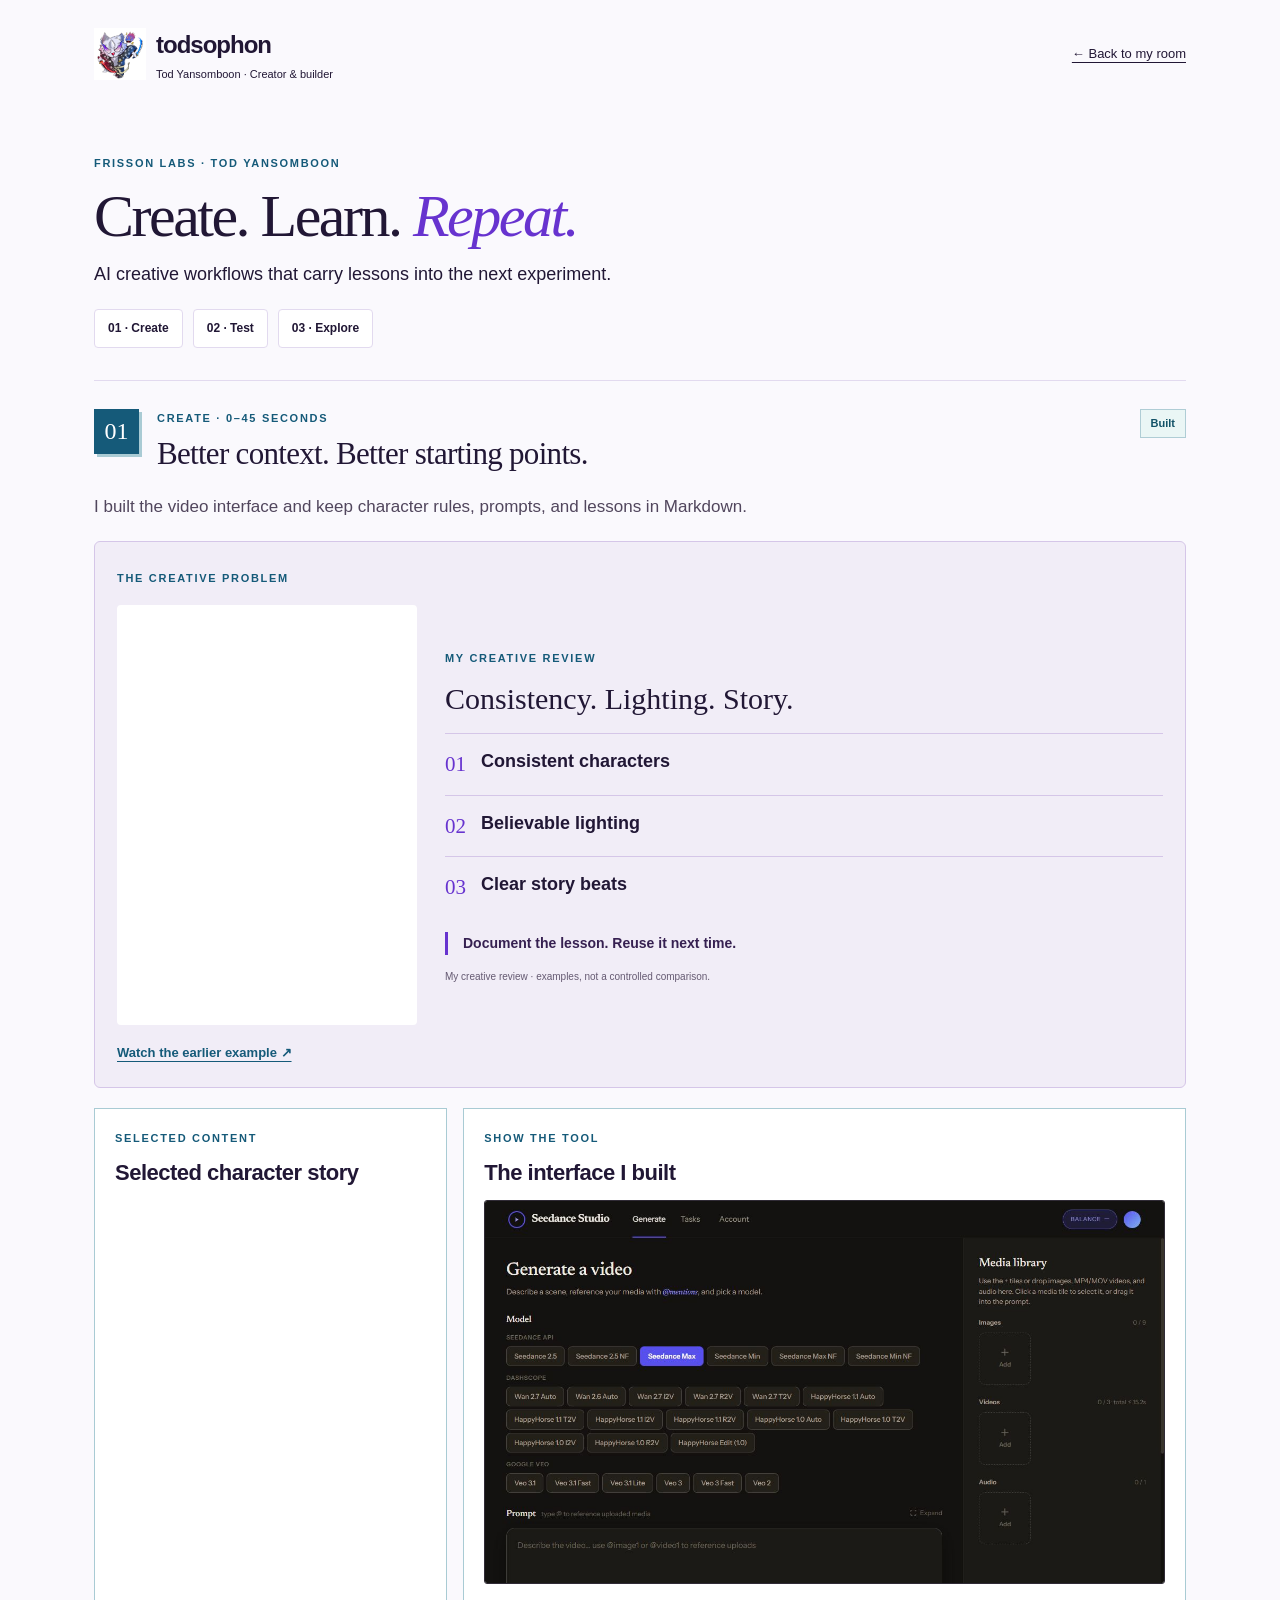
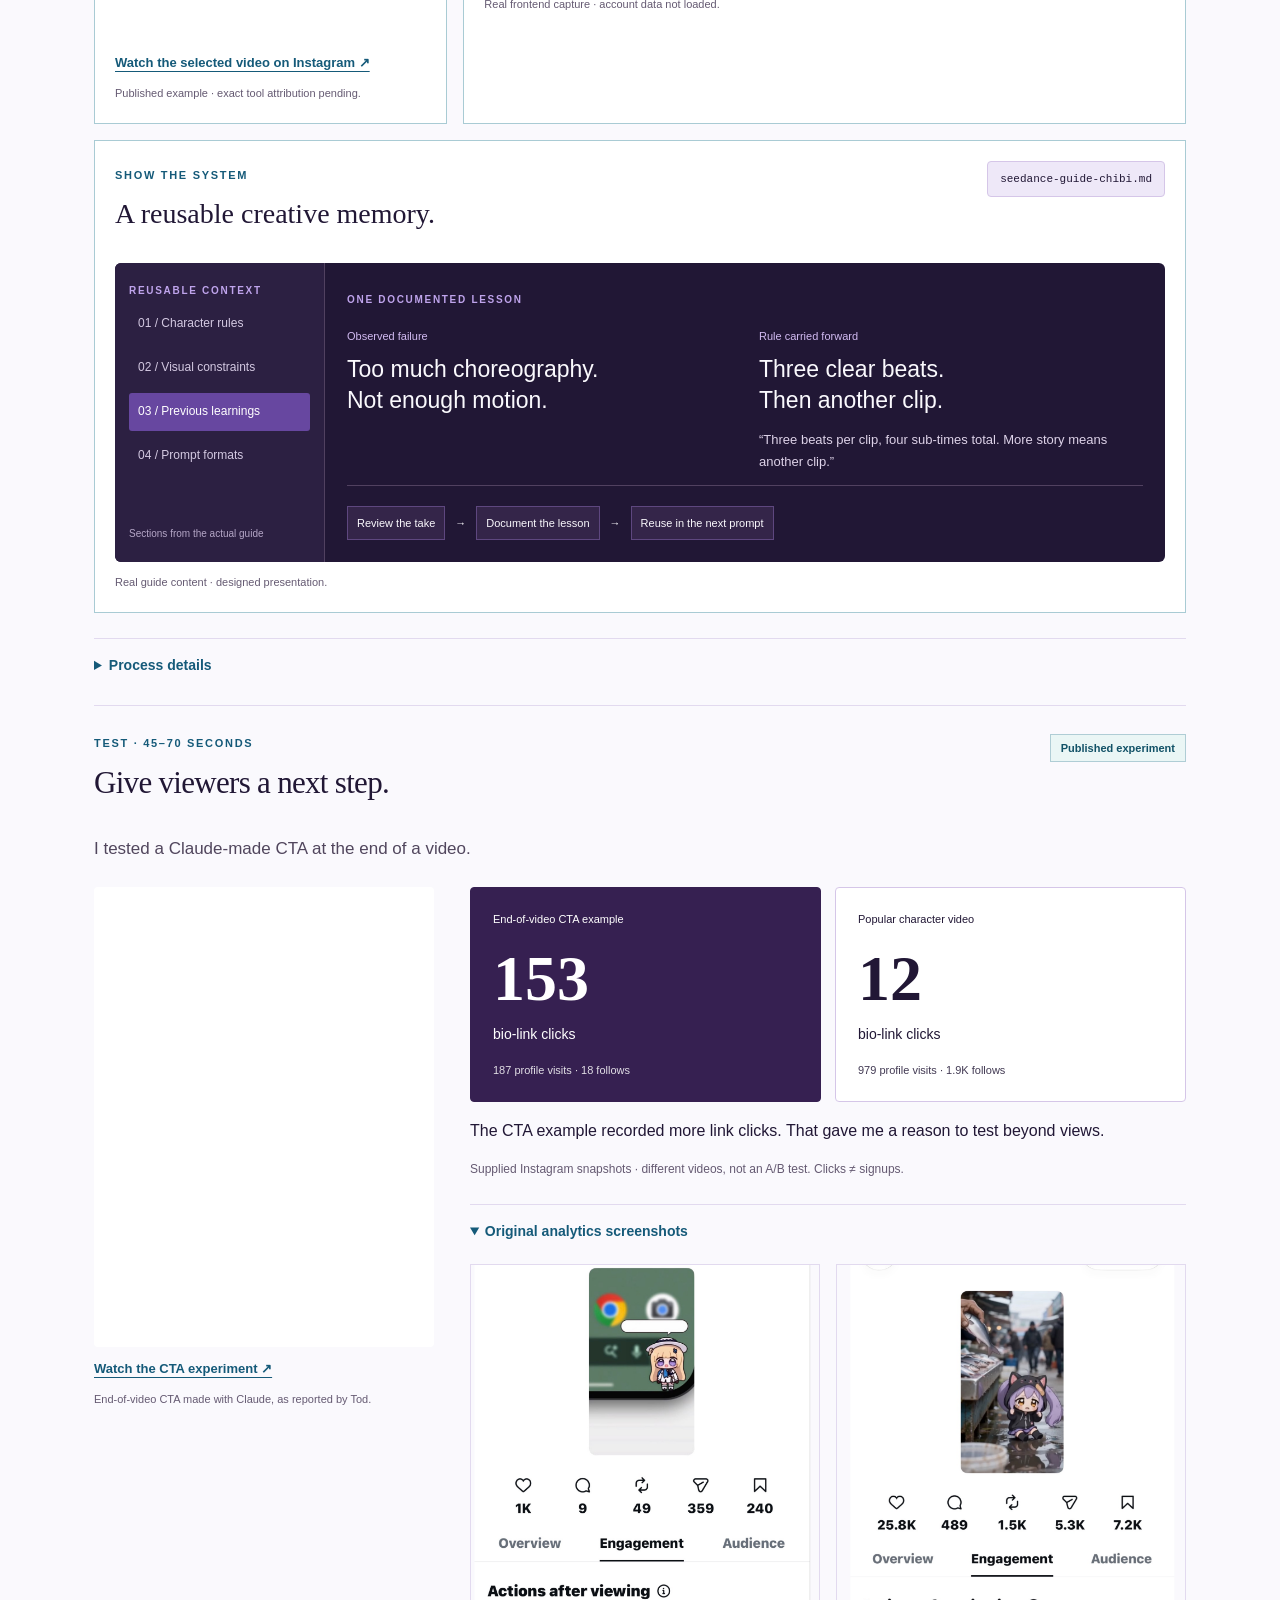
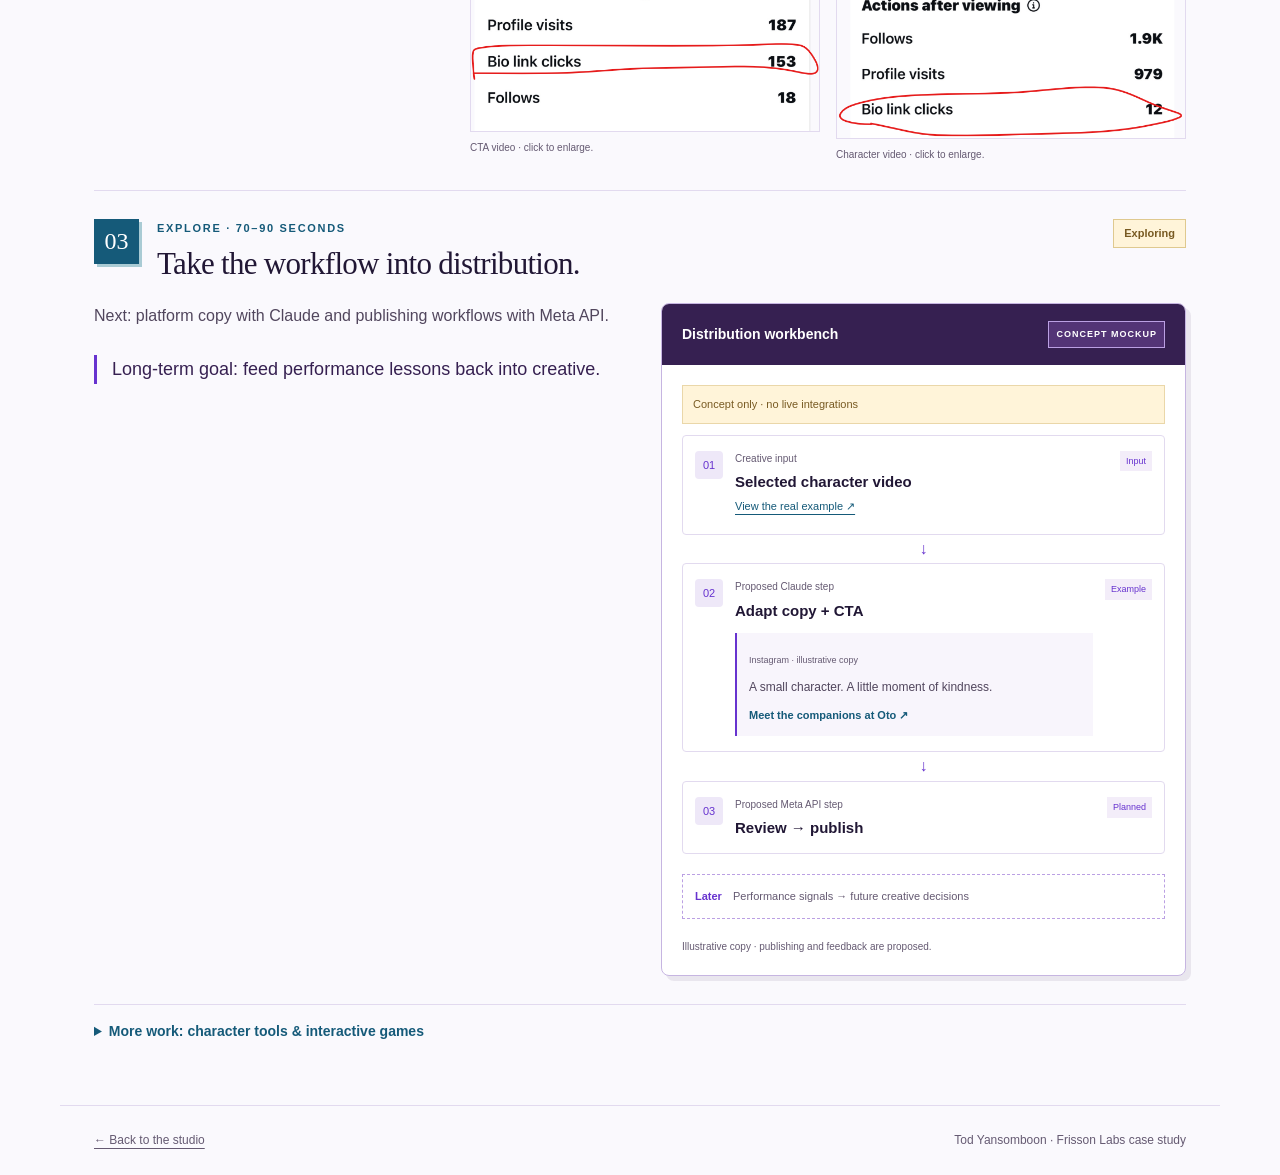
==== frisson-case-study.html @ 5c9c9dfb "Publish Frisson Labs creative workflow case study" ====
<!doctype html>
<html lang="en">
<head><meta charset="utf-8"><meta name="viewport" content="width=device-width,initial-scale=1"><meta name="theme-color" content="#362051"><title>Frisson Labs — Tod Yansomboon</title><link rel="icon" href="assets/tod-mascot.png"><link rel="stylesheet" href="frisson-case-study.css"></head>
<body>
<a class="skip" href="#story">Skip to the story</a>
<header><a class="brand" href="./"><img src="assets/tod-mascot.png" alt="" width="52" height="52"><span>todsophon<small>Tod Yansomboon · Creator & builder</small></span></a><a class="back" href="./">← Back to my room</a></header>
<main id="story">

<section class="hero compact-hero"><p class="eyebrow">FRISSON LABS · TOD YANSOMBOON</p><h1>Create. Learn. <em>Repeat.</em></h1><p class="lead">AI creative workflows that carry lessons into the next experiment.</p><nav aria-label="Case study sections"><a href="#pipeline">01 · Create</a><a href="#cta-experiment">02 · Test</a><a href="#distribution">03 · Explore</a></nav></section>

<section class="chapter" id="pipeline"><div class="chapter-heading"><span class="number">01</span><div><p class="eyebrow">CREATE · 0–45 SECONDS</p><h2>Better context. Better starting points.</h2></div><span class="status">Built</span></div>
<p class="section-intro">I built the video interface and keep character rules, prompts, and lessons in Markdown.</p>
<div class="creative-problem"><figure class="problem-video"><span class="label">THE CREATIVE PROBLEM</span><iframe src="https://www.instagram.com/p/DWC1VYzj_VI/embed/" title="Character video selected by Tod to discuss creative problems" loading="lazy" allow="autoplay; encrypted-media; fullscreen; picture-in-picture" allowfullscreen referrerpolicy="strict-origin-when-cross-origin"></iframe><a class="demo-link" href="https://www.instagram.com/p/DWC1VYzj_VI/" target="_blank" rel="noopener noreferrer">Watch the earlier example ↗</a></figure><div class="problem-observations"><span class="label">MY CREATIVE REVIEW</span><h3>Consistency. Lighting. Story.</h3><div class="critique-item"><span>01</span><div><strong>Consistent characters</strong></div></div><div class="critique-item"><span>02</span><div><strong>Believable lighting</strong></div></div><div class="critique-item"><span>03</span><div><strong>Clear story beats</strong></div></div><p class="problem-bridge">Document the lesson. Reuse it next time.</p><small>My creative review · examples, not a controlled comparison.</small></div></div><div class="demo-sequence">
<figure class="real-evidence video-evidence"><span class="label">SELECTED CONTENT</span><strong>Selected character story</strong><iframe src="https://www.instagram.com/p/DcMS-QNvZgj/embed/" title="Selected character video from Tod on Instagram" loading="lazy" allow="autoplay; encrypted-media; fullscreen; picture-in-picture" allowfullscreen referrerpolicy="strict-origin-when-cross-origin"></iframe><a class="demo-link" href="https://www.instagram.com/p/DcMS-QNvZgj/" target="_blank" rel="noopener noreferrer">Watch the selected video on Instagram ↗</a><figcaption>Published example · exact tool attribution pending.</figcaption></figure>
<figure class="real-evidence interface-evidence"><span class="label">SHOW THE TOOL</span><strong>The interface I built</strong><a href="assets/seedance-studio-real.png" target="_blank" rel="noopener" aria-label="Open full-size Seedance Studio screenshot"><img src="assets/seedance-studio-real.png" alt="Real Seedance Studio interface with model selection, video prompt, reference media library, duration, resolution and aspect ratio controls" width="1280" loading="lazy"></a><figcaption>Real frontend capture · account data not loaded.</figcaption></figure>
<figure class="real-evidence context-evidence"><div class="memory-heading"><div><span class="label">SHOW THE SYSTEM</span><h3>A reusable creative memory.</h3></div><span class="file-chip">seedance-guide-chibi.md</span></div><div class="memory-workspace"><div class="memory-files"><span class="label">REUSABLE CONTEXT</span><span>01 / Character rules</span><span>02 / Visual constraints</span><span class="active">03 / Previous learnings</span><span>04 / Prompt formats</span><small>Sections from the actual guide</small></div><div class="memory-content"><span class="label">ONE DOCUMENTED LESSON</span><div class="lesson-pair"><div><small>Observed failure</small><strong>Too much choreography.<br>Not enough motion.</strong></div><div><small>Rule carried forward</small><strong>Three clear beats.<br>Then another clip.</strong><p>“Three beats per clip, four sub-times total. More story means another clip.”</p></div></div><div class="memory-loop"><span>Review the take</span><b aria-hidden="true">→</b><span>Document the lesson</span><b aria-hidden="true">→</b><span>Reuse in the next prompt</span></div></div></div><figcaption>Real guide content · designed presentation.</figcaption></figure>
</div>
<details><summary>Process details</summary><p>Set character and visual rules → generate with reference media → review → document useful lessons. Markdown is documentation alongside the tool; automatic loading is not claimed.</p></details>


</section>
<section class="cta-experiment" id="cta-experiment"><div class="cta-heading"><div><p class="eyebrow">TEST · 45–70 SECONDS</p><h2>Give viewers a next step.</h2></div><span class="status">Published experiment</span></div><p class="section-intro">I tested a Claude-made CTA at the end of a video.</p><div class="cta-layout"><figure class="cta-video"><iframe src="https://www.instagram.com/p/Dd2LkIESt9B/embed/" title="Published video with the end-of-video CTA selected by Tod" loading="lazy" allow="autoplay; encrypted-media; fullscreen; picture-in-picture" allowfullscreen referrerpolicy="strict-origin-when-cross-origin"></iframe><a class="demo-link" href="https://www.instagram.com/p/Dd2LkIESt9B/" target="_blank" rel="noopener noreferrer">Watch the CTA experiment ↗</a><figcaption>End-of-video CTA made with Claude, as reported by Tod.</figcaption></figure><div><div class="cta-results"><div class="cta-result primary"><span>End-of-video CTA example</span><strong>153</strong><small>bio-link clicks</small><p>187 profile visits · 18 follows</p></div><div class="cta-result"><span>Popular character video</span><strong>12</strong><small>bio-link clicks</small><p>979 profile visits · 1.9K follows</p></div></div><p class="cta-takeaway">The CTA example recorded more link clicks. That gave me a reason to test beyond views.</p><p class="evidence-note">Supplied Instagram snapshots · different videos, not an A/B test. Clicks ≠ signups.</p><div id="cta-screenshot-evidence"><details open><summary>Original analytics screenshots</summary><div class="cta-proof"><figure><a href="assets/cta-instagram-analytics.png" target="_blank" rel="noopener" aria-label="View full-size CTA video analytics"><img src="assets/cta-instagram-analytics.png" alt="Instagram engagement screenshot for the CTA video showing 187 profile visits, 153 bio-link clicks and 18 follows" loading="lazy"></a><figcaption>CTA video · click to enlarge.</figcaption></figure><figure><a href="assets/character-instagram-analytics.png" target="_blank" rel="noopener" aria-label="View full-size character video analytics"><img src="assets/character-instagram-analytics.png" alt="Instagram engagement screenshot for the popular character video showing 1.9K follows, 979 profile visits and 12 bio-link clicks" loading="lazy"></a><figcaption>Character video · click to enlarge.</figcaption></figure></div></details></div></div></div></section>
<section class="chapter" id="distribution"><div class="chapter-heading"><span class="number">03</span><div><p class="eyebrow">EXPLORE · 70–90 SECONDS</p><h2>Take the workflow into distribution.</h2></div><span class="status exploring">Exploring</span></div>
<div class="chapter-grid"><div><p>Next: platform copy with Claude and publishing workflows with Meta API.</p><p class="future-direction">Long-term goal: feed performance lessons back into creative.</p></div><figure class="distribution-concept"><div class="concept-bar"><span>Distribution workbench</span><span class="concept-badge">CONCEPT MOCKUP</span></div><div class="concept-body"><p class="concept-warning">Concept only · no live integrations</p><div class="concept-stage"><span class="stage-index">01</span><div><small>Creative input</small><strong>Selected character video</strong><a href="https://www.instagram.com/p/DcMS-QNvZgj/" target="_blank" rel="noopener noreferrer">View the real example ↗</a></div><span class="stage-tag">Input</span></div><div class="concept-connector" aria-hidden="true">↓</div><div class="concept-stage"><span class="stage-index">02</span><div><small>Proposed Claude step</small><strong>Adapt copy + CTA</strong><div class="concept-copy"><span>Instagram · illustrative copy</span><p>A small character. A little moment of kindness.</p><b>Meet the companions at Oto ↗</b></div></div><span class="stage-tag">Example</span></div><div class="concept-connector" aria-hidden="true">↓</div><div class="concept-stage"><span class="stage-index">03</span><div><small>Proposed Meta API step</small><strong>Review → publish</strong></div><span class="stage-tag">Planned</span></div><div class="concept-future"><span>Later</span> Performance signals → future creative decisions</div></div><figcaption>Illustrative copy · publishing and feedback are proposed.</figcaption></figure></div>
</section>

<section class="sources" id="follow-up"><details><summary>More work: character tools & interactive games</summary><p>I also built Oto’s character creation workflow and experiment with games where users make choices.</p><p>My reported “days to an hour” estimate still needs a comparable finished stage and timing definition. Game evidence and public-display permission remain pending.</p><div class="links"><a href="https://www.oto.chat/" target="_blank" rel="noopener noreferrer">Oto ↗</a><a href="https://apps.apple.com/us/app/oto-ai-voice-companion/id6754143501" target="_blank" rel="noopener noreferrer">iOS app ↗</a></div></details></section>
</main><footer><a href="./">← Back to the studio</a><span>Tod Yansomboon · Frisson Labs case study</span></footer>
</body></html>
---- frisson-case-study.css ----
:root{--paper:#faf9fd;--ink:#211735;--muted:#655a72;--purple:#6733cf;--teal:#155a79;--line:#e2daef}*{box-sizing:border-box}html{scroll-behavior:smooth;scroll-padding-top:24px}body{margin:0;background:var(--paper);color:var(--ink);font-family:Arial,Helvetica,sans-serif;line-height:1.65}a{color:inherit;text-underline-offset:4px}a:focus-visible,summary:focus-visible{outline:3px solid var(--purple);outline-offset:5px}header,main,footer{max-width:1160px;margin:auto}header{padding:25px 34px;display:flex;align-items:center;justify-content:space-between;gap:24px}.brand{display:flex;align-items:center;gap:10px;text-decoration:none;font-size:24px;font-weight:800;letter-spacing:-1px}.brand small{display:block;font-size:11px;font-weight:400;letter-spacing:0}.brand img{object-fit:contain}.back{font-size:13px}main{padding:10px 34px 50px}.review-note{background:#fff4d9;border:1px solid #deca9d;padding:10px 16px;font-size:12px;color:#715326;border-radius:4px}.hero{display:grid;grid-template-columns:1.25fr .75fr;gap:64px;padding:62px 0 50px;align-items:center}.eyebrow,.label{font-size:11px;letter-spacing:1.7px;font-weight:800;color:var(--teal);margin:0 0 12px}h1{font-family:Georgia,serif;font-weight:400;font-size:clamp(38px,5vw,64px);letter-spacing:-2.5px;line-height:1.08;margin:0 0 24px}h1 em{color:var(--purple)}.lead{font-size:21px;line-height:1.55;max-width:600px}.role{font-size:12px;color:var(--muted)}nav,.links{display:flex;gap:10px;flex-wrap:wrap;margin-top:24px}nav a,.links a{border:1px solid var(--line);padding:9px 13px;background:white;text-decoration:none;font-size:12px;font-weight:700;border-radius:4px}nav a:hover,.links a:hover{background:#eee7fa}.story-map{padding:26px;background:#eff8fa;border:1px solid #a9cbd4;box-shadow:7px 7px 0 #163d5720;transform:rotate(1deg)}.map-node{background:white;border:1px solid #b6ced8;padding:12px 16px;position:relative}.map-node>span{float:right;font-size:12px;color:var(--teal)}.map-node strong,.map-node small{display:block}.map-node small{font-size:12px;color:var(--muted)}.map-arrow{text-align:center;color:var(--teal);line-height:1.6}.future{font-size:12px;padding:12px;border:1px dashed #86aebf;margin-bottom:8px}.map-caption{font-size:10px;color:var(--muted)}h2{font-family:Georgia,serif;font-weight:400;letter-spacing:-.7px;font-size:31px;line-height:1.25;margin:0 0 15px}.problem{border-top:1px solid var(--line);padding:30px 0 35px;max-width:850px}.problem p:last-child{max-width:760px}.chapter{border-top:1px solid var(--line);padding:38px 0}.chapter-heading{display:flex;align-items:start;gap:18px;margin-bottom:20px}.number{background:var(--teal);color:white;width:45px;height:45px;display:grid;place-items:center;flex-shrink:0;font-family:Georgia,serif;font-size:24px;box-shadow:3px 3px 0 #a9cbd4}.chapter-heading h2{margin:0}.chapter-heading .eyebrow{margin-bottom:7px}.status{margin-left:auto;white-space:nowrap;border:1px solid #afcdd5;background:#eaf6f5;color:#125267;padding:4px 10px;font-size:11px;font-weight:700}.exploring{background:#fff4d9;border-color:#dfc98f;color:#785a22}.chapter-grid{display:grid;grid-template-columns:1fr 1fr;gap:42px}.chapter-grid p:first-child{margin-top:0}.chapter-grid p{font-size:16px;color:#51465d}.steps{padding:0;list-style:none;counter-reset:steps}.steps li{counter-increment:steps;border-top:1px solid var(--line);padding:12px 0 12px 34px;position:relative}.steps li:before{content:counter(steps);position:absolute;left:0;color:var(--teal);font-weight:800}.steps span{display:block;font-size:13px;color:var(--muted)}.evidence-slot{margin:0;min-height:260px;padding:30px;display:flex;flex-direction:column;justify-content:center;border:1px dashed #a9cbd4;background:repeating-linear-gradient(-45deg,#f2f8fa,#f2f8fa 12px,#eff5f7 12px,#eff5f7 13px)}.evidence-slot strong{font-size:23px;letter-spacing:-.6px}.evidence-slot p{font-size:14px}.evidence-slot figcaption{font-size:11px;color:var(--muted);margin-top:18px}details{border-top:1px solid var(--line);margin-top:25px;padding:15px 0 0}summary{cursor:pointer;font-weight:700;font-size:14px;color:var(--teal)}details p{max-width:780px;font-size:14px}.evidence-note{color:var(--muted);font-size:12px!important}.next{padding:32px;background:#362051;color:white;border-radius:4px;margin-top:15px}.next .eyebrow{color:#dbbaff}.next p{max-width:780px}.goal{font-size:12px;color:#e3cef6}.sources{padding:35px 0 0}.sources p{font-size:13px;max-width:700px;color:var(--muted)}.sources h2{font-size:24px}footer{border-top:1px solid var(--line);padding:25px 34px;display:flex;justify-content:space-between;font-size:12px;color:var(--muted)}.skip{position:absolute;top:-100px}.skip:focus{top:8px;background:white;padding:12px;z-index:10}@media(max-width:760px){header,main,footer{padding-left:22px;padding-right:22px}.brand small{max-width:155px}.back{font-size:11px}.hero{grid-template-columns:1fr;gap:25px;padding:35px 0}.story-map{transform:none}.chapter-grid{grid-template-columns:1fr;gap:20px}.chapter-heading{flex-wrap:wrap;gap:12px}.status{margin-left:57px}.chapter-heading>div{flex:1;min-width:200px}h2{font-size:27px}.lead{font-size:18px}.evidence-slot{min-height:210px}footer{gap:16px;flex-wrap:wrap}}@media(prefers-reduced-motion:reduce){html{scroll-behavior:auto}}@media print{header,.review-note,footer,nav{display:none}.hero{padding-top:0}.chapter,.next{break-inside:avoid}body{background:white}.story-map{transform:none;box-shadow:none}}
/* Main interview sequence: result, tool, retained lesson. */
.demo-sequence{display:grid;grid-template-columns:repeat(3,minmax(0,1fr));gap:16px;margin:25px 0}.demo-sequence .evidence-slot{min-height:290px;padding:24px;justify-content:flex-start}.demo-sequence .evidence-slot strong{font-size:22px;line-height:1.3}.demo-sequence .evidence-slot figcaption{margin-top:auto;padding-top:20px}.section-intro{max-width:780px;font-size:18px;color:#51465d}.exploration-flow{display:flex;flex-wrap:wrap;align-items:center;gap:8px;margin:22px 0}.exploration-flow span:nth-child(odd){padding:9px 10px;background:#eff8fa;border:1px dashed #a9cbd4;font-size:12px;font-weight:700;color:#155a79}.exploration-flow span:nth-child(even){color:#155a79}.talk-track{background:#f3edf9;padding:15px;border-radius:4px}.sources details{padding-bottom:12px}.sources details p{max-width:850px}@media(max-width:760px){.demo-sequence{grid-template-columns:1fr}.demo-sequence .evidence-slot{min-height:220px}.section-intro{font-size:16px}}
.public-product{display:grid;grid-template-columns:180px 1fr;align-items:center;gap:30px;margin:30px 0;padding:25px;background:white;border:1px solid #a9cbd4;box-shadow:4px 4px 0 #163d5720}.public-product img{display:block;width:100%;height:auto;border-radius:12px}.public-product h3{font-family:Georgia,serif;font-size:28px;font-weight:400;margin:10px 0}.public-product a{font-size:13px;color:#155a79}@media(max-width:760px){.public-product{grid-template-columns:1fr}.public-product img{max-width:180px;margin:auto}}
.real-evidence{margin:0;background:white;border:1px solid #a9cbd4;padding:24px;display:flex;flex-direction:column;gap:12px;min-width:0}.real-evidence>strong{font-size:22px;line-height:1.3;letter-spacing:-.5px}.real-evidence .label{margin:0}.real-evidence img{display:block;width:100%;height:auto;border:1px solid #302b36;border-radius:3px}.real-evidence figcaption{font-size:11px;color:#655a72;line-height:1.6}.interface-evidence{grid-column:span 2}.context-evidence{grid-column:1/-1}.context-evidence blockquote{border-left:3px solid #6733cf;padding:0 20px;margin:10px 0;font-family:Georgia,serif;font-size:20px}.context-evidence blockquote p{margin:8px 0}.lesson-example{padding:18px;background:#eff8fa;border:1px solid #c2d9e1}.lesson-example p{margin:6px 0;font-size:14px}.demo-link{font-size:13px;color:#155a79;font-weight:700}@media(max-width:760px){.interface-evidence,.context-evidence{grid-column:auto}.real-evidence{padding:20px}}
.video-evidence iframe{width:100%;height:520px;border:0;background:#fff;border-radius:4px}.memory-heading{display:flex;justify-content:space-between;gap:20px;align-items:start}.memory-heading h3{font-family:Georgia,serif;font-size:30px;line-height:1.2;font-weight:400;margin:10px 0}.memory-heading p{font-size:14px;color:#655a72;margin:0}.file-chip{font-family:monospace;font-size:11px;padding:8px 12px;background:#eee8f8;border:1px solid #d5c6e8;border-radius:4px;white-space:nowrap}.memory-workspace{display:grid;grid-template-columns:210px 1fr;background:#211735;color:#faf9fd;border-radius:6px;margin-top:10px;overflow:hidden}.memory-files{display:flex;flex-direction:column;gap:6px;padding:24px 16px;border-right:1px solid #514160;background:#2c2042}.memory-files .label,.memory-content>.label{color:#bfa4ec;font-size:10px}.memory-files>span:not(.label){font-size:12px;padding:9px;border-radius:3px;color:#d4c9e2}.memory-files .active{background:#6747a0;color:white!important}.memory-files small{font-size:10px;color:#b5a7c7;margin-top:auto;padding-top:20px}.memory-content{padding:26px}.lesson-pair{display:grid;grid-template-columns:1fr 1fr;gap:28px;margin-top:16px}.lesson-pair small{display:block;color:#d2bbf2;font-size:11px;margin-bottom:10px}.lesson-pair strong{font-size:23px;line-height:1.25;font-weight:500}.lesson-pair p{font-size:13px;color:#ddd2e8;line-height:1.65}.memory-loop{display:flex;flex-wrap:wrap;gap:10px;align-items:center;border-top:1px solid #514160;padding-top:20px;margin-top:10px;font-size:11px}.memory-loop span{padding:7px 9px;background:#342549;border:1px solid #5e477f}.distribution-concept{margin:0;min-width:0;border:1px solid #c6b5e1;border-radius:8px;background:white;box-shadow:5px 5px 0 #36205115;overflow:hidden}.concept-bar{padding:17px 20px;display:flex;gap:10px;justify-content:space-between;align-items:center;background:#362051;color:white;font-size:14px;font-weight:700}.concept-badge{font-size:9px;padding:5px 7px;border:1px solid #bba0e3;background:#533476;letter-spacing:1px;white-space:nowrap}.concept-body{padding:20px}.concept-warning{font-size:11px!important;color:#785a22!important;background:#fff4d9;border:1px solid #ead7a9;padding:10px;line-height:1.5}.concept-stage{display:flex;gap:12px;align-items:start;padding:15px 12px;border:1px solid #e2daef;border-radius:4px}.stage-index{display:grid;place-items:center;background:#eee8f8;border-radius:4px;width:28px;height:28px;flex-shrink:0;font-size:11px;color:#6733cf}.concept-stage>div{flex:1;min-width:0}.concept-stage small,.concept-stage strong{display:block}.concept-stage small{font-size:10px;color:#655a72;margin-bottom:4px}.concept-stage strong{font-size:15px;line-height:1.4}.concept-stage a{font-size:11px;color:#155a79}.concept-stage p{font-size:12px!important;margin:7px 0 0!important}.stage-tag{font-size:9px;background:#f3edf9;color:#6733cf;padding:3px 6px}.concept-connector{text-align:center;color:#6733cf;line-height:1.8}.concept-copy{margin-top:12px;background:#f8f5fc;border-left:2px solid #6733cf;padding:12px}.concept-copy span{font-size:9px;color:#655a72}.concept-copy b{display:block;font-size:11px;margin-top:8px;color:#155a79}.concept-future{font-size:11px;border:1px dashed #bba0e3;margin-top:20px;padding:12px;color:#655a72}.concept-future span{color:#6733cf;font-weight:700;margin-right:8px}.distribution-concept figcaption{font-size:10px;color:#655a72;padding:0 20px 20px;line-height:1.6}@media(max-width:760px){.memory-heading{flex-direction:column}.memory-workspace{grid-template-columns:1fr}.memory-files{border-right:0;border-bottom:1px solid #514160}.memory-files small{padding-top:8px}.lesson-pair{grid-template-columns:1fr}.memory-content{padding:20px}.file-chip{white-space:normal}.video-evidence iframe{height:540px}.concept-bar{flex-wrap:wrap}}
.creative-problem{display:grid;grid-template-columns:minmax(0,340px) minmax(0,1fr);gap:36px;margin:26px 0 32px;padding:26px;background:#f1edf7;border:1px solid #d5c6e8;border-radius:6px}.problem-video{margin:0;min-width:0}.problem-video iframe{display:block;width:100%;height:520px;border:0;border-radius:4px;background:white;margin:14px 0}.problem-observations h3{font-family:Georgia,serif;font-size:32px;line-height:1.2;font-weight:400;margin:10px 0 16px}.problem-observations>p{font-size:14px;color:#655a72}.critique-item{display:flex;gap:15px;padding:16px 0;border-top:1px solid #d5c6e8}.critique-item>span{font-family:Georgia,serif;font-size:21px;color:#6733cf}.critique-item strong{font-size:17px}.critique-item p{font-size:13px;color:#655a72;line-height:1.6;margin:5px 0 0}.problem-observations .problem-bridge{border-left:3px solid #6733cf;padding-left:15px;color:#362051;font-weight:700}.problem-observations>small{font-size:10px;line-height:1.6;display:block;color:#655a72}@media(max-width:760px){.creative-problem{grid-template-columns:1fr;padding:20px;gap:24px}.problem-video{max-width:340px;width:100%;margin:auto}.problem-observations h3{font-size:28px}}
.cta-experiment{border-top:1px solid #e2daef;padding:38px 0}.cta-heading{display:flex;justify-content:space-between;gap:20px}.cta-heading .status{height:fit-content}.cta-layout{display:grid;grid-template-columns:340px 1fr;gap:36px;margin-top:24px}.cta-video{margin:0}.cta-video iframe{width:100%;height:530px;border:0;background:white;border-radius:4px}.cta-video figcaption{font-size:11px;color:#655a72;margin-top:8px}.cta-results{display:grid;grid-template-columns:1fr 1fr;gap:14px}.cta-result{padding:22px;border:1px solid #d5c6e8;background:#fff;border-radius:4px}.cta-result.primary{background:#362051;color:white;border-color:#362051}.cta-result>span{font-size:11px;display:block}.cta-result>strong{font-family:Georgia,serif;font-size:64px;line-height:1.15;display:block;margin:14px 0 5px}.cta-result>small{font-size:14px}.cta-result p{font-size:11px;margin:14px 0 0;opacity:.85}.cta-takeaway{font-size:18px;line-height:1.6}.cta-proof{display:grid;grid-template-columns:1fr 1fr;gap:16px;margin-top:20px}.cta-proof figure{margin:0}.cta-proof img{width:100%;height:auto;display:block;border:1px solid #e2daef}.cta-proof figcaption{font-size:10px;color:#655a72;line-height:1.5;margin-top:8px}@media(max-width:760px){.cta-layout{grid-template-columns:1fr}.cta-video{max-width:340px;margin:auto;width:100%}.cta-heading{flex-direction:column}.cta-heading .status{margin:0;width:fit-content}.cta-result{padding:16px}.cta-result>strong{font-size:52px}}
/* Concise interview presentation. */
.compact-hero{display:block;padding:36px 0 32px}.compact-hero h1{font-size:clamp(38px,5vw,60px);margin:12px 0}.compact-hero .lead{font-size:18px;margin:12px 0}.compact-hero nav{margin-top:20px}.chapter,.cta-experiment{padding:28px 0}.creative-problem{grid-template-columns:minmax(0,300px) 1fr;padding:22px;margin:20px 0;gap:28px;align-items:center}.problem-video iframe{height:420px}.problem-observations h3{font-size:30px}.critique-item{padding:13px 0}.critique-item strong{font-size:18px}.demo-sequence{margin:20px 0}.video-evidence iframe{height:440px}.real-evidence{padding:20px}.memory-files{padding:20px 14px}.memory-content{padding:22px}.memory-heading h3{font-size:28px}.memory-loop{margin-top:0}.cta-video iframe{height:460px}.cta-takeaway{font-size:16px}.future-direction{border-left:3px solid #6733cf;padding-left:15px;font-size:18px!important;color:#362051!important;margin-top:25px!important}.sources{padding-top:0}.sources details{margin-top:0}.section-intro{font-size:17px}.review-note{font-size:11px;padding:6px 12px}@media(max-width:760px){.creative-problem{grid-template-columns:1fr}.compact-hero h1{letter-spacing:-1.8px}.cta-results{gap:10px}.problem-video iframe{height:450px}}
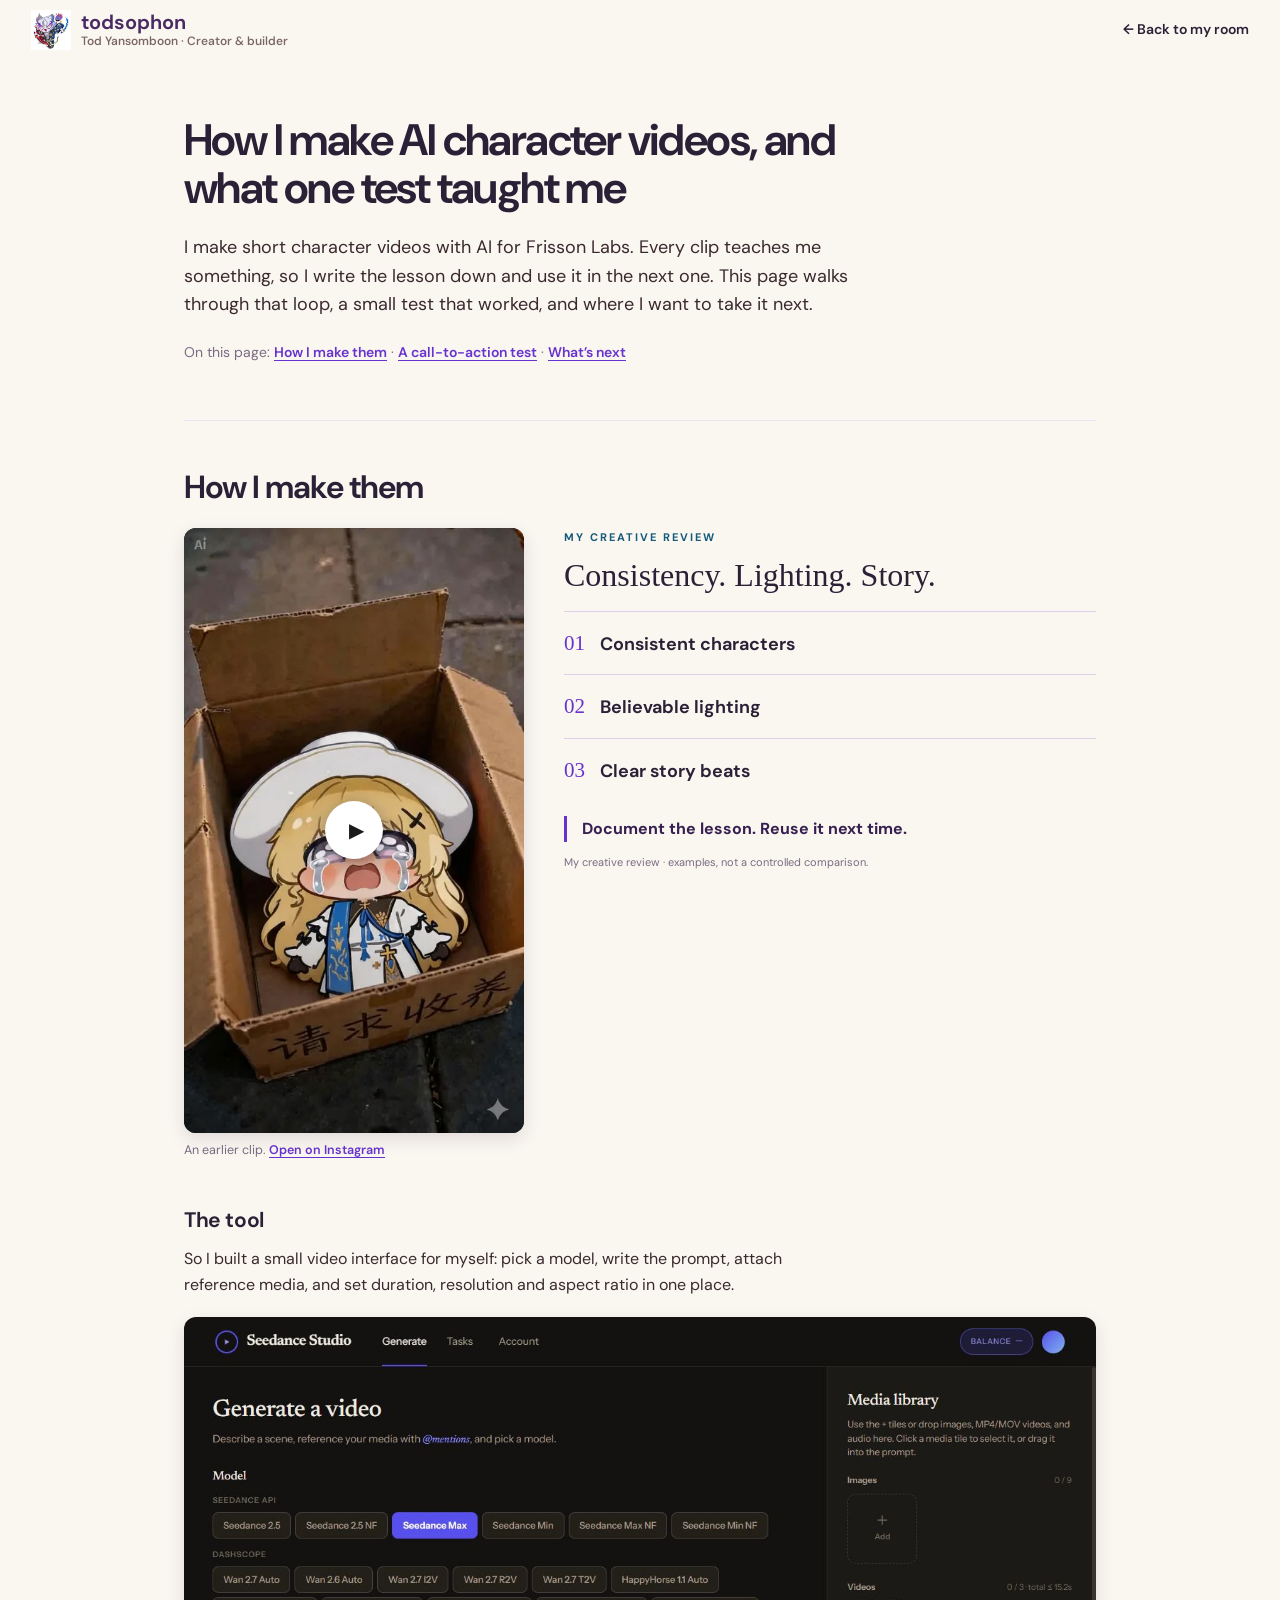
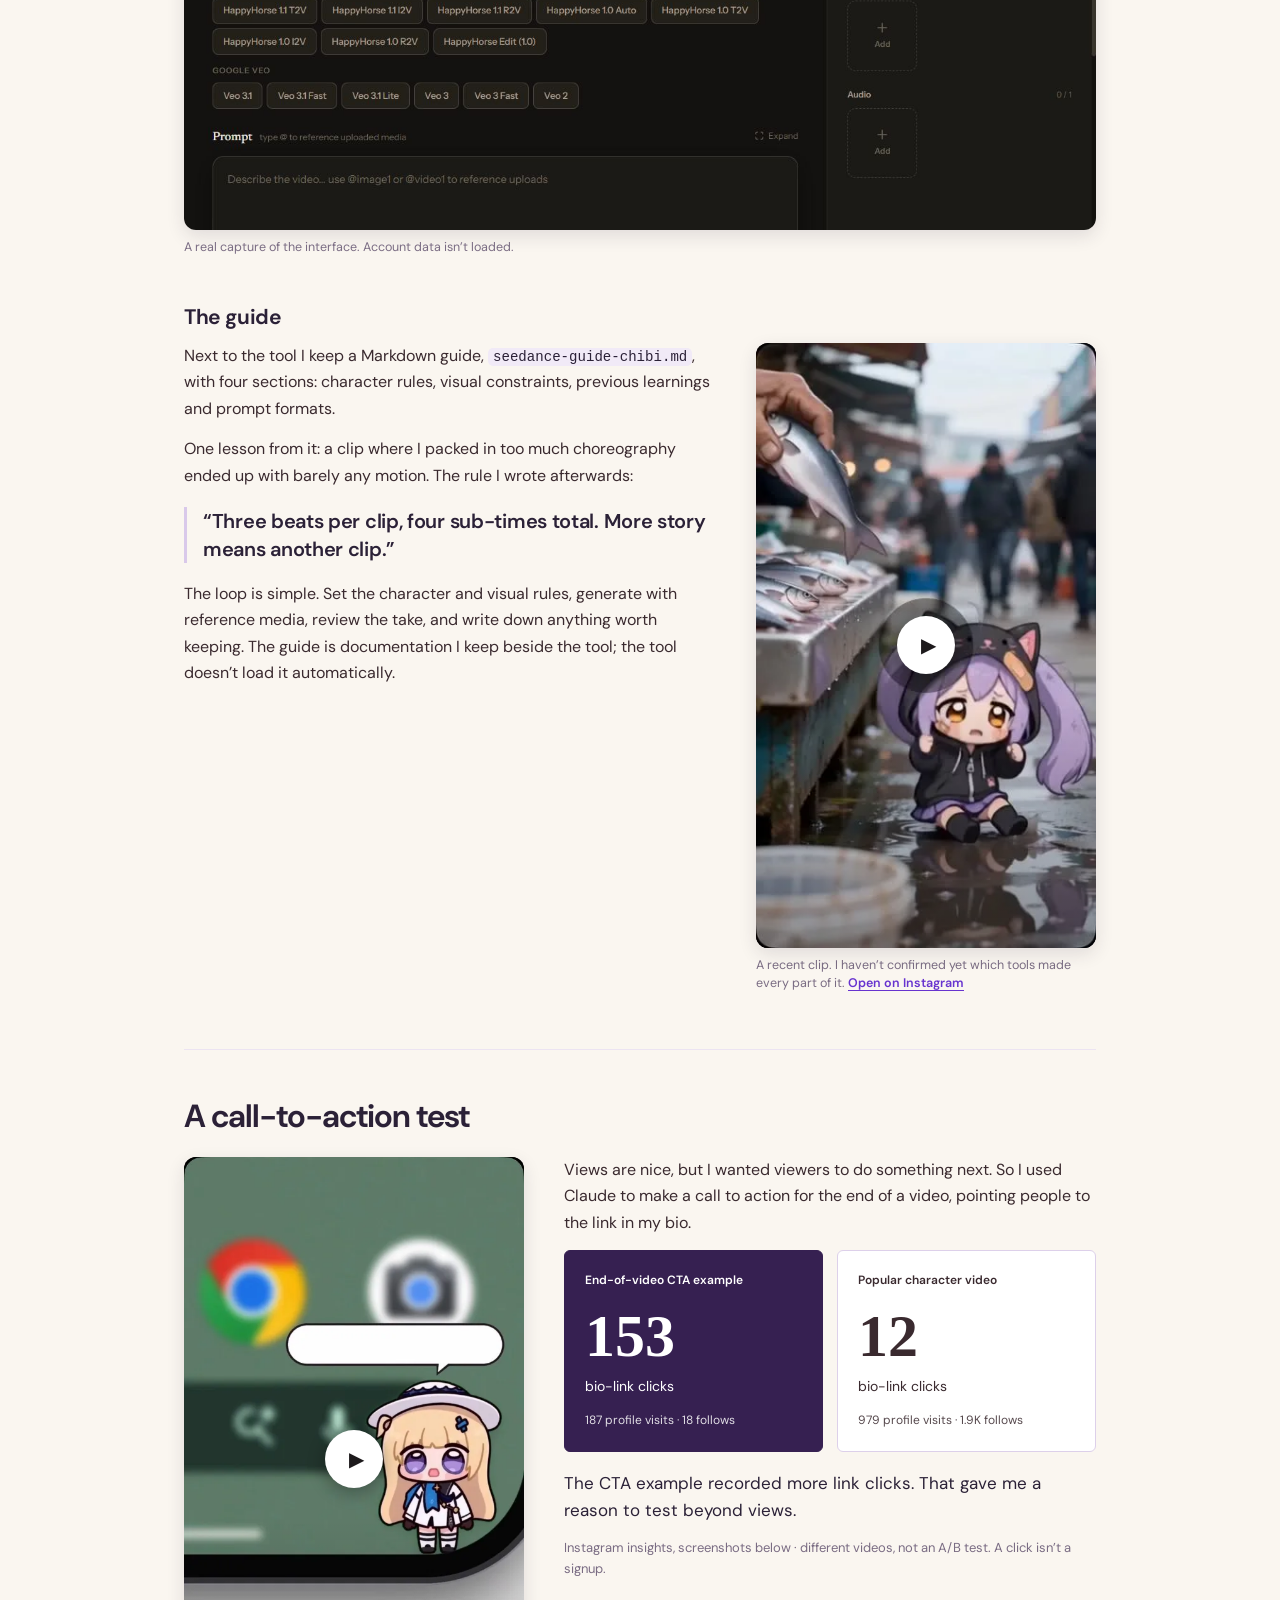
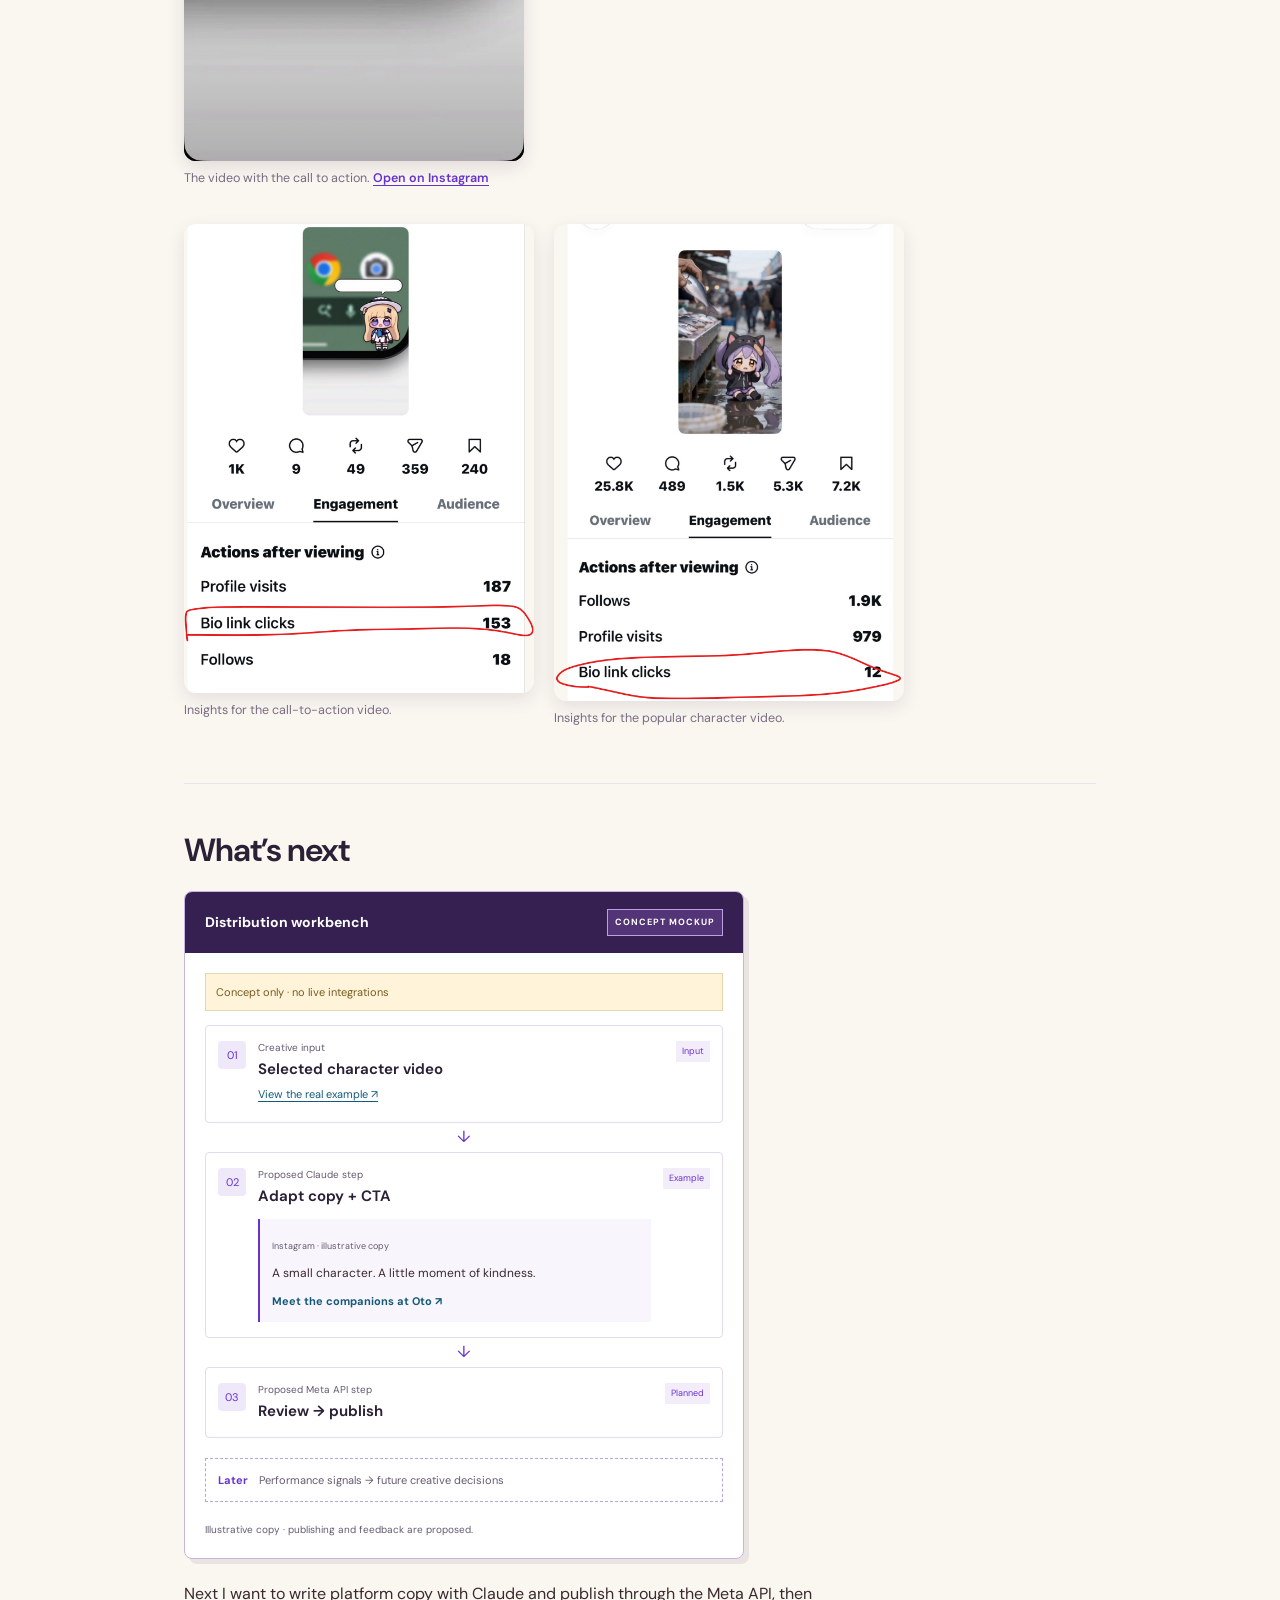
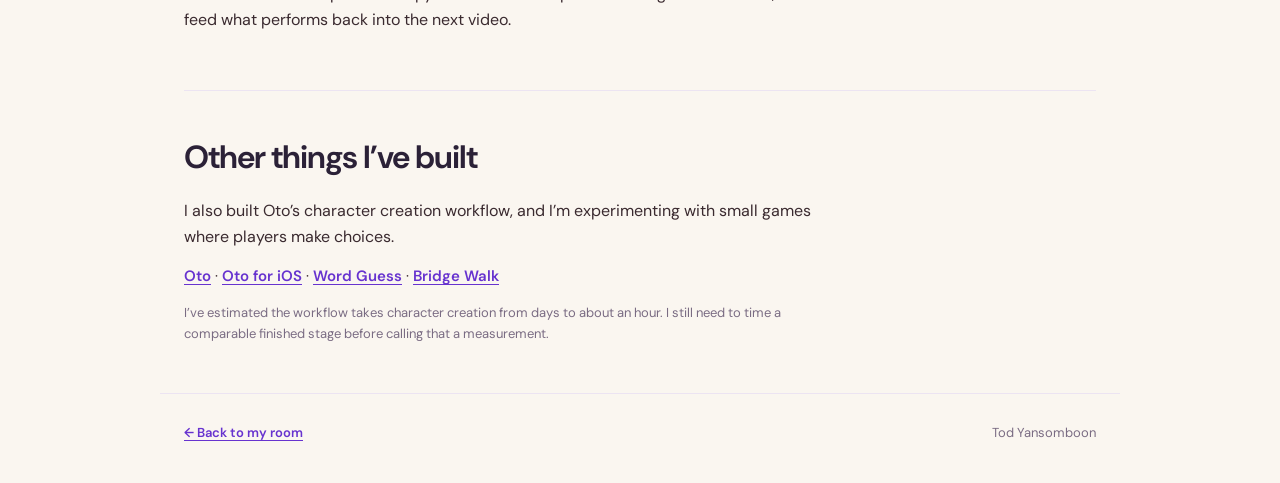
==== commit ce16f317: "Publish the restyled Frisson Labs case study" ====
--- a/frisson-case-study.html
+++ b/frisson-case-study.html
@@ -1,29 +1,110 @@
 <!doctype html>
 <html lang="en">
-<head><meta charset="utf-8"><meta name="viewport" content="width=device-width,initial-scale=1"><meta name="theme-color" content="#362051"><title>Frisson Labs — Tod Yansomboon</title><link rel="icon" href="assets/tod-mascot.png"><link rel="stylesheet" href="frisson-case-study.css"></head>
+<head><meta charset="utf-8"><meta name="viewport" content="width=device-width,initial-scale=1"><meta name="theme-color" content="#faf6f0"><title>Frisson Labs case study · Tod Yansomboon</title><meta name="description" content="How Tod Yansomboon makes AI character videos, carries each lesson into the next clip, and tested a call to action that got 153 bio-link clicks."><link rel="icon" href="assets/tod-mascot.png"><link rel="stylesheet" href="frisson-case-study.css?v=4"></head>
 <body>
 <a class="skip" href="#story">Skip to the story</a>
-<header><a class="brand" href="./"><img src="assets/tod-mascot.png" alt="" width="52" height="52"><span>todsophon<small>Tod Yansomboon · Creator & builder</small></span></a><a class="back" href="./">← Back to my room</a></header>
+<header class="site-header"><a class="brand" href="./"><img src="assets/tod-mascot.png" alt="" width="40" height="40"><span>todsophon<small>Tod Yansomboon · Creator &amp; builder</small></span></a><a class="back" href="./">← Back to my room</a></header>
 <main id="story">
 
-<section class="hero compact-hero"><p class="eyebrow">FRISSON LABS · TOD YANSOMBOON</p><h1>Create. Learn. <em>Repeat.</em></h1><p class="lead">AI creative workflows that carry lessons into the next experiment.</p><nav aria-label="Case study sections"><a href="#pipeline">01 · Create</a><a href="#cta-experiment">02 · Test</a><a href="#distribution">03 · Explore</a></nav></section>
-
-<section class="chapter" id="pipeline"><div class="chapter-heading"><span class="number">01</span><div><p class="eyebrow">CREATE · 0–45 SECONDS</p><h2>Better context. Better starting points.</h2></div><span class="status">Built</span></div>
-<p class="section-intro">I built the video interface and keep character rules, prompts, and lessons in Markdown.</p>
-<div class="creative-problem"><figure class="problem-video"><span class="label">THE CREATIVE PROBLEM</span><iframe src="https://www.instagram.com/p/DWC1VYzj_VI/embed/" title="Character video selected by Tod to discuss creative problems" loading="lazy" allow="autoplay; encrypted-media; fullscreen; picture-in-picture" allowfullscreen referrerpolicy="strict-origin-when-cross-origin"></iframe><a class="demo-link" href="https://www.instagram.com/p/DWC1VYzj_VI/" target="_blank" rel="noopener noreferrer">Watch the earlier example ↗</a></figure><div class="problem-observations"><span class="label">MY CREATIVE REVIEW</span><h3>Consistency. Lighting. Story.</h3><div class="critique-item"><span>01</span><div><strong>Consistent characters</strong></div></div><div class="critique-item"><span>02</span><div><strong>Believable lighting</strong></div></div><div class="critique-item"><span>03</span><div><strong>Clear story beats</strong></div></div><p class="problem-bridge">Document the lesson. Reuse it next time.</p><small>My creative review · examples, not a controlled comparison.</small></div></div><div class="demo-sequence">
-<figure class="real-evidence video-evidence"><span class="label">SELECTED CONTENT</span><strong>Selected character story</strong><iframe src="https://www.instagram.com/p/DcMS-QNvZgj/embed/" title="Selected character video from Tod on Instagram" loading="lazy" allow="autoplay; encrypted-media; fullscreen; picture-in-picture" allowfullscreen referrerpolicy="strict-origin-when-cross-origin"></iframe><a class="demo-link" href="https://www.instagram.com/p/DcMS-QNvZgj/" target="_blank" rel="noopener noreferrer">Watch the selected video on Instagram ↗</a><figcaption>Published example · exact tool attribution pending.</figcaption></figure>
-<figure class="real-evidence interface-evidence"><span class="label">SHOW THE TOOL</span><strong>The interface I built</strong><a href="assets/seedance-studio-real.png" target="_blank" rel="noopener" aria-label="Open full-size Seedance Studio screenshot"><img src="assets/seedance-studio-real.png" alt="Real Seedance Studio interface with model selection, video prompt, reference media library, duration, resolution and aspect ratio controls" width="1280" loading="lazy"></a><figcaption>Real frontend capture · account data not loaded.</figcaption></figure>
-<figure class="real-evidence context-evidence"><div class="memory-heading"><div><span class="label">SHOW THE SYSTEM</span><h3>A reusable creative memory.</h3></div><span class="file-chip">seedance-guide-chibi.md</span></div><div class="memory-workspace"><div class="memory-files"><span class="label">REUSABLE CONTEXT</span><span>01 / Character rules</span><span>02 / Visual constraints</span><span class="active">03 / Previous learnings</span><span>04 / Prompt formats</span><small>Sections from the actual guide</small></div><div class="memory-content"><span class="label">ONE DOCUMENTED LESSON</span><div class="lesson-pair"><div><small>Observed failure</small><strong>Too much choreography.<br>Not enough motion.</strong></div><div><small>Rule carried forward</small><strong>Three clear beats.<br>Then another clip.</strong><p>“Three beats per clip, four sub-times total. More story means another clip.”</p></div></div><div class="memory-loop"><span>Review the take</span><b aria-hidden="true">→</b><span>Document the lesson</span><b aria-hidden="true">→</b><span>Reuse in the next prompt</span></div></div></div><figcaption>Real guide content · designed presentation.</figcaption></figure>
-</div>
-<details><summary>Process details</summary><p>Set character and visual rules → generate with reference media → review → document useful lessons. Markdown is documentation alongside the tool; automatic loading is not claimed.</p></details>
-
-
-</section>
-<section class="cta-experiment" id="cta-experiment"><div class="cta-heading"><div><p class="eyebrow">TEST · 45–70 SECONDS</p><h2>Give viewers a next step.</h2></div><span class="status">Published experiment</span></div><p class="section-intro">I tested a Claude-made CTA at the end of a video.</p><div class="cta-layout"><figure class="cta-video"><iframe src="https://www.instagram.com/p/Dd2LkIESt9B/embed/" title="Published video with the end-of-video CTA selected by Tod" loading="lazy" allow="autoplay; encrypted-media; fullscreen; picture-in-picture" allowfullscreen referrerpolicy="strict-origin-when-cross-origin"></iframe><a class="demo-link" href="https://www.instagram.com/p/Dd2LkIESt9B/" target="_blank" rel="noopener noreferrer">Watch the CTA experiment ↗</a><figcaption>End-of-video CTA made with Claude, as reported by Tod.</figcaption></figure><div><div class="cta-results"><div class="cta-result primary"><span>End-of-video CTA example</span><strong>153</strong><small>bio-link clicks</small><p>187 profile visits · 18 follows</p></div><div class="cta-result"><span>Popular character video</span><strong>12</strong><small>bio-link clicks</small><p>979 profile visits · 1.9K follows</p></div></div><p class="cta-takeaway">The CTA example recorded more link clicks. That gave me a reason to test beyond views.</p><p class="evidence-note">Supplied Instagram snapshots · different videos, not an A/B test. Clicks ≠ signups.</p><div id="cta-screenshot-evidence"><details open><summary>Original analytics screenshots</summary><div class="cta-proof"><figure><a href="assets/cta-instagram-analytics.png" target="_blank" rel="noopener" aria-label="View full-size CTA video analytics"><img src="assets/cta-instagram-analytics.png" alt="Instagram engagement screenshot for the CTA video showing 187 profile visits, 153 bio-link clicks and 18 follows" loading="lazy"></a><figcaption>CTA video · click to enlarge.</figcaption></figure><figure><a href="assets/character-instagram-analytics.png" target="_blank" rel="noopener" aria-label="View full-size character video analytics"><img src="assets/character-instagram-analytics.png" alt="Instagram engagement screenshot for the popular character video showing 1.9K follows, 979 profile visits and 12 bio-link clicks" loading="lazy"></a><figcaption>Character video · click to enlarge.</figcaption></figure></div></details></div></div></div></section>
-<section class="chapter" id="distribution"><div class="chapter-heading"><span class="number">03</span><div><p class="eyebrow">EXPLORE · 70–90 SECONDS</p><h2>Take the workflow into distribution.</h2></div><span class="status exploring">Exploring</span></div>
-<div class="chapter-grid"><div><p>Next: platform copy with Claude and publishing workflows with Meta API.</p><p class="future-direction">Long-term goal: feed performance lessons back into creative.</p></div><figure class="distribution-concept"><div class="concept-bar"><span>Distribution workbench</span><span class="concept-badge">CONCEPT MOCKUP</span></div><div class="concept-body"><p class="concept-warning">Concept only · no live integrations</p><div class="concept-stage"><span class="stage-index">01</span><div><small>Creative input</small><strong>Selected character video</strong><a href="https://www.instagram.com/p/DcMS-QNvZgj/" target="_blank" rel="noopener noreferrer">View the real example ↗</a></div><span class="stage-tag">Input</span></div><div class="concept-connector" aria-hidden="true">↓</div><div class="concept-stage"><span class="stage-index">02</span><div><small>Proposed Claude step</small><strong>Adapt copy + CTA</strong><div class="concept-copy"><span>Instagram · illustrative copy</span><p>A small character. A little moment of kindness.</p><b>Meet the companions at Oto ↗</b></div></div><span class="stage-tag">Example</span></div><div class="concept-connector" aria-hidden="true">↓</div><div class="concept-stage"><span class="stage-index">03</span><div><small>Proposed Meta API step</small><strong>Review → publish</strong></div><span class="stage-tag">Planned</span></div><div class="concept-future"><span>Later</span> Performance signals → future creative decisions</div></div><figcaption>Illustrative copy · publishing and feedback are proposed.</figcaption></figure></div>
+<section class="intro">
+  <h1>How I make AI character videos, and what one test taught me</h1>
+  <p class="lead">I make short character videos with AI for Frisson Labs. Every clip teaches me something, so I write the lesson down and use it in the next one. This page walks through that loop, a small test that worked, and where I want to take it next.</p>
+  <p class="on-page">On this page: <a href="#pipeline">How I make them</a> · <a href="#cta-experiment">A call-to-action test</a> · <a href="#distribution">What’s next</a></p>
 </section>
 
-<section class="sources" id="follow-up"><details><summary>More work: character tools & interactive games</summary><p>I also built Oto’s character creation workflow and experiment with games where users make choices.</p><p>My reported “days to an hour” estimate still needs a comparable finished stage and timing definition. Game evidence and public-display permission remain pending.</p><div class="links"><a href="https://www.oto.chat/" target="_blank" rel="noopener noreferrer">Oto ↗</a><a href="https://apps.apple.com/us/app/oto-ai-voice-companion/id6754143501" target="_blank" rel="noopener noreferrer">iOS app ↗</a></div></details></section>
-</main><footer><a href="./">← Back to the studio</a><span>Tod Yansomboon · Frisson Labs case study</span></footer>
+<section class="part" id="pipeline">
+  <h2>How I make them</h2>
+  <div class="split">
+    <figure class="embed"><div class="reel-frame"><img src="assets/reel-earlier-clip.webp" alt="" width="360" height="640" loading="lazy" decoding="async"><button class="reel-play" type="button" data-reel-embed="https://www.instagram.com/p/DWC1VYzj_VI/embed/" data-reel-title="An earlier character video by Tod on Instagram" aria-label="Play An earlier character video by Tod on Instagram. Loads Instagram’s player"><span aria-hidden="true">▶</span></button></div><figcaption>An earlier clip. <a href="https://www.instagram.com/p/DWC1VYzj_VI/" target="_blank" rel="noopener noreferrer">Open on Instagram</a></figcaption></figure>
+    <div class="problem-observations">
+      <span class="label">My creative review</span>
+      <h3>Consistency. Lighting. Story.</h3>
+      <div class="critique-item"><span>01</span><strong>Consistent characters</strong></div>
+      <div class="critique-item"><span>02</span><strong>Believable lighting</strong></div>
+      <div class="critique-item"><span>03</span><strong>Clear story beats</strong></div>
+      <p class="problem-bridge">Document the lesson. Reuse it next time.</p>
+      <small>My creative review · examples, not a controlled comparison.</small>
+    </div>
+  </div>
+
+  <h3>The tool</h3>
+  <p class="prose">So I built a small video interface for myself: pick a model, write the prompt, attach reference media, and set duration, resolution and aspect ratio in one place.</p>
+  <figure class="shot"><a href="assets/seedance-studio-real.png" target="_blank" rel="noopener" aria-label="Open the full-size screenshot of the video tool"><img src="assets/seedance-studio-real.png" alt="The video tool Tod built, with model selection, a video prompt, a reference media library, and duration, resolution and aspect ratio controls" width="1280" loading="lazy"></a><figcaption>A real capture of the interface. Account data isn’t loaded.</figcaption></figure>
+
+  <h3>The guide</h3>
+  <div class="split guide">
+    <div class="prose">
+      <p>Next to the tool I keep a Markdown guide, <code>seedance-guide-chibi.md</code>, with four sections: character rules, visual constraints, previous learnings and prompt formats.</p>
+      <p>One lesson from it: a clip where I packed in too much choreography ended up with barely any motion. The rule I wrote afterwards:</p>
+      <blockquote>“Three beats per clip, four sub-times total. More story means another clip.”</blockquote>
+      <p>The loop is simple. Set the character and visual rules, generate with reference media, review the take, and write down anything worth keeping. The guide is documentation I keep beside the tool; the tool doesn’t load it automatically.</p>
+    </div>
+    <figure class="embed"><div class="reel-frame"><img src="assets/reel-fish-market.webp" alt="" width="360" height="640" loading="lazy" decoding="async"><button class="reel-play" type="button" data-reel-embed="https://www.instagram.com/p/DcMS-QNvZgj/embed/" data-reel-title="A recent character video by Tod on Instagram" aria-label="Play A recent character video by Tod on Instagram. Loads Instagram’s player"><span aria-hidden="true">▶</span></button></div><figcaption>A recent clip. I haven’t confirmed yet which tools made every part of it. <a href="https://www.instagram.com/p/DcMS-QNvZgj/" target="_blank" rel="noopener noreferrer">Open on Instagram</a></figcaption></figure>
+  </div>
+</section>
+
+<section class="part" id="cta-experiment">
+  <h2>A call-to-action test</h2>
+  <div class="split">
+    <figure class="embed"><div class="reel-frame"><img src="assets/reel-cta-clip.webp" alt="" width="360" height="640" loading="lazy" decoding="async"><button class="reel-play" type="button" data-reel-embed="https://www.instagram.com/p/Dd2LkIESt9B/embed/" data-reel-title="Tod’s video with an end-of-video call to action, on Instagram" aria-label="Play Tod’s video with an end-of-video call to action, on Instagram. Loads Instagram’s player"><span aria-hidden="true">▶</span></button></div><figcaption>The video with the call to action. <a href="https://www.instagram.com/p/Dd2LkIESt9B/" target="_blank" rel="noopener noreferrer">Open on Instagram</a></figcaption></figure>
+    <div class="prose">
+      <p>Views are nice, but I wanted viewers to do something next. So I used Claude to make a call to action for the end of a video, pointing people to the link in my bio.</p>
+      <div class="cta-results">
+        <div class="cta-result primary"><span>End-of-video CTA example</span><strong>153</strong><small>bio-link clicks</small><p>187 profile visits · 18 follows</p></div>
+        <div class="cta-result"><span>Popular character video</span><strong>12</strong><small>bio-link clicks</small><p>979 profile visits · 1.9K follows</p></div>
+      </div>
+      <p class="cta-takeaway">The CTA example recorded more link clicks. That gave me a reason to test beyond views.</p>
+      <p class="note">Instagram insights, screenshots below · different videos, not an A/B test. A click isn’t a signup.</p>
+    </div>
+  </div>
+  <div class="proof">
+    <figure><a href="assets/cta-instagram-analytics.png" target="_blank" rel="noopener" aria-label="Open the full-size insights for the call-to-action video"><img src="assets/cta-instagram-analytics.png" alt="Instagram insights for the call-to-action video: 187 profile visits, 153 bio-link clicks and 18 follows" loading="lazy"></a><figcaption>Insights for the call-to-action video.</figcaption></figure>
+    <figure><a href="assets/character-instagram-analytics.png" target="_blank" rel="noopener" aria-label="Open the full-size insights for the character video"><img src="assets/character-instagram-analytics.png" alt="Instagram insights for the popular character video: 1.9K follows, 979 profile visits and 12 bio-link clicks" loading="lazy"></a><figcaption>Insights for the popular character video.</figcaption></figure>
+  </div>
+</section>
+
+<section class="part" id="distribution">
+  <h2>What’s next</h2>
+  <figure class="distribution-concept">
+    <div class="concept-bar"><span>Distribution workbench</span><span class="concept-badge">Concept mockup</span></div>
+    <div class="concept-body">
+      <p class="concept-warning">Concept only · no live integrations</p>
+      <div class="concept-stage"><span class="stage-index">01</span><div><small>Creative input</small><strong>Selected character video</strong><a href="https://www.instagram.com/p/DcMS-QNvZgj/" target="_blank" rel="noopener noreferrer">View the real example ↗</a></div><span class="stage-tag">Input</span></div>
+      <div class="concept-connector" aria-hidden="true">↓</div>
+      <div class="concept-stage"><span class="stage-index">02</span><div><small>Proposed Claude step</small><strong>Adapt copy + CTA</strong><div class="concept-copy"><span>Instagram · illustrative copy</span><p>A small character. A little moment of kindness.</p><b>Meet the companions at Oto ↗</b></div></div><span class="stage-tag">Example</span></div>
+      <div class="concept-connector" aria-hidden="true">↓</div>
+      <div class="concept-stage"><span class="stage-index">03</span><div><small>Proposed Meta API step</small><strong>Review → publish</strong></div><span class="stage-tag">Planned</span></div>
+      <div class="concept-future"><span>Later</span> Performance signals → future creative decisions</div>
+    </div>
+    <figcaption>Illustrative copy · publishing and feedback are proposed.</figcaption>
+  </figure>
+  <div class="prose next-text">
+    <p>Next I want to write platform copy with Claude and publish through the Meta API, then feed what performs back into the next video.</p>
+  </div>
+</section>
+
+<section class="part more" id="follow-up">
+  <h2>Other things I’ve built</h2>
+  <p class="prose">I also built Oto’s character creation workflow, and I’m experimenting with small games where players make choices.</p>
+  <p class="links"><a href="https://www.oto.chat/" target="_blank" rel="noopener noreferrer">Oto</a> · <a href="https://apps.apple.com/us/app/oto-ai-voice-companion/id6754143501" target="_blank" rel="noopener noreferrer">Oto for iOS</a> · <a href="https://www.oto.chat/games/word-guess" target="_blank" rel="noopener noreferrer">Word Guess</a> · <a href="https://www.oto.chat/games/bridge-walk" target="_blank" rel="noopener noreferrer">Bridge Walk</a></p>
+  <p class="note">I’ve estimated the workflow takes character creation from days to about an hour. I still need to time a comparable finished stage before calling that a measurement.</p>
+</section>
+
+</main>
+<script>
+// Each video shows only its cover until Play is pressed; then Instagram’s player loads in its place.
+document.addEventListener('click', event => {
+  const play = event.target.closest('[data-reel-embed]');
+  if (!play) return;
+  const frame = document.createElement('iframe');
+  frame.className = 'reel-player';
+  frame.src = play.dataset.reelEmbed;
+  frame.title = play.dataset.reelTitle;
+  frame.allow = 'autoplay; encrypted-media; fullscreen; picture-in-picture';
+  frame.setAttribute('allowfullscreen', '');
+  play.closest('.reel-frame').replaceChildren(frame);
+  frame.focus();
+});
+</script>
+<footer><a href="./">← Back to my room</a><span>Tod Yansomboon</span></footer>
 </body></html>
--- a/frisson-case-study.css
+++ b/frisson-case-study.css
@@ -1,10 +1,130 @@
-:root{--paper:#faf9fd;--ink:#211735;--muted:#655a72;--purple:#6733cf;--teal:#155a79;--line:#e2daef}*{box-sizing:border-box}html{scroll-behavior:smooth;scroll-padding-top:24px}body{margin:0;background:var(--paper);color:var(--ink);font-family:Arial,Helvetica,sans-serif;line-height:1.65}a{color:inherit;text-underline-offset:4px}a:focus-visible,summary:focus-visible{outline:3px solid var(--purple);outline-offset:5px}header,main,footer{max-width:1160px;margin:auto}header{padding:25px 34px;display:flex;align-items:center;justify-content:space-between;gap:24px}.brand{display:flex;align-items:center;gap:10px;text-decoration:none;font-size:24px;font-weight:800;letter-spacing:-1px}.brand small{display:block;font-size:11px;font-weight:400;letter-spacing:0}.brand img{object-fit:contain}.back{font-size:13px}main{padding:10px 34px 50px}.review-note{background:#fff4d9;border:1px solid #deca9d;padding:10px 16px;font-size:12px;color:#715326;border-radius:4px}.hero{display:grid;grid-template-columns:1.25fr .75fr;gap:64px;padding:62px 0 50px;align-items:center}.eyebrow,.label{font-size:11px;letter-spacing:1.7px;font-weight:800;color:var(--teal);margin:0 0 12px}h1{font-family:Georgia,serif;font-weight:400;font-size:clamp(38px,5vw,64px);letter-spacing:-2.5px;line-height:1.08;margin:0 0 24px}h1 em{color:var(--purple)}.lead{font-size:21px;line-height:1.55;max-width:600px}.role{font-size:12px;color:var(--muted)}nav,.links{display:flex;gap:10px;flex-wrap:wrap;margin-top:24px}nav a,.links a{border:1px solid var(--line);padding:9px 13px;background:white;text-decoration:none;font-size:12px;font-weight:700;border-radius:4px}nav a:hover,.links a:hover{background:#eee7fa}.story-map{padding:26px;background:#eff8fa;border:1px solid #a9cbd4;box-shadow:7px 7px 0 #163d5720;transform:rotate(1deg)}.map-node{background:white;border:1px solid #b6ced8;padding:12px 16px;position:relative}.map-node>span{float:right;font-size:12px;color:var(--teal)}.map-node strong,.map-node small{display:block}.map-node small{font-size:12px;color:var(--muted)}.map-arrow{text-align:center;color:var(--teal);line-height:1.6}.future{font-size:12px;padding:12px;border:1px dashed #86aebf;margin-bottom:8px}.map-caption{font-size:10px;color:var(--muted)}h2{font-family:Georgia,serif;font-weight:400;letter-spacing:-.7px;font-size:31px;line-height:1.25;margin:0 0 15px}.problem{border-top:1px solid var(--line);padding:30px 0 35px;max-width:850px}.problem p:last-child{max-width:760px}.chapter{border-top:1px solid var(--line);padding:38px 0}.chapter-heading{display:flex;align-items:start;gap:18px;margin-bottom:20px}.number{background:var(--teal);color:white;width:45px;height:45px;display:grid;place-items:center;flex-shrink:0;font-family:Georgia,serif;font-size:24px;box-shadow:3px 3px 0 #a9cbd4}.chapter-heading h2{margin:0}.chapter-heading .eyebrow{margin-bottom:7px}.status{margin-left:auto;white-space:nowrap;border:1px solid #afcdd5;background:#eaf6f5;color:#125267;padding:4px 10px;font-size:11px;font-weight:700}.exploring{background:#fff4d9;border-color:#dfc98f;color:#785a22}.chapter-grid{display:grid;grid-template-columns:1fr 1fr;gap:42px}.chapter-grid p:first-child{margin-top:0}.chapter-grid p{font-size:16px;color:#51465d}.steps{padding:0;list-style:none;counter-reset:steps}.steps li{counter-increment:steps;border-top:1px solid var(--line);padding:12px 0 12px 34px;position:relative}.steps li:before{content:counter(steps);position:absolute;left:0;color:var(--teal);font-weight:800}.steps span{display:block;font-size:13px;color:var(--muted)}.evidence-slot{margin:0;min-height:260px;padding:30px;display:flex;flex-direction:column;justify-content:center;border:1px dashed #a9cbd4;background:repeating-linear-gradient(-45deg,#f2f8fa,#f2f8fa 12px,#eff5f7 12px,#eff5f7 13px)}.evidence-slot strong{font-size:23px;letter-spacing:-.6px}.evidence-slot p{font-size:14px}.evidence-slot figcaption{font-size:11px;color:var(--muted);margin-top:18px}details{border-top:1px solid var(--line);margin-top:25px;padding:15px 0 0}summary{cursor:pointer;font-weight:700;font-size:14px;color:var(--teal)}details p{max-width:780px;font-size:14px}.evidence-note{color:var(--muted);font-size:12px!important}.next{padding:32px;background:#362051;color:white;border-radius:4px;margin-top:15px}.next .eyebrow{color:#dbbaff}.next p{max-width:780px}.goal{font-size:12px;color:#e3cef6}.sources{padding:35px 0 0}.sources p{font-size:13px;max-width:700px;color:var(--muted)}.sources h2{font-size:24px}footer{border-top:1px solid var(--line);padding:25px 34px;display:flex;justify-content:space-between;font-size:12px;color:var(--muted)}.skip{position:absolute;top:-100px}.skip:focus{top:8px;background:white;padding:12px;z-index:10}@media(max-width:760px){header,main,footer{padding-left:22px;padding-right:22px}.brand small{max-width:155px}.back{font-size:11px}.hero{grid-template-columns:1fr;gap:25px;padding:35px 0}.story-map{transform:none}.chapter-grid{grid-template-columns:1fr;gap:20px}.chapter-heading{flex-wrap:wrap;gap:12px}.status{margin-left:57px}.chapter-heading>div{flex:1;min-width:200px}h2{font-size:27px}.lead{font-size:18px}.evidence-slot{min-height:210px}footer{gap:16px;flex-wrap:wrap}}@media(prefers-reduced-motion:reduce){html{scroll-behavior:auto}}@media print{header,.review-note,footer,nav{display:none}.hero{padding-top:0}.chapter,.next{break-inside:avoid}body{background:white}.story-map{transform:none;box-shadow:none}}
-/* Main interview sequence: result, tool, retained lesson. */
-.demo-sequence{display:grid;grid-template-columns:repeat(3,minmax(0,1fr));gap:16px;margin:25px 0}.demo-sequence .evidence-slot{min-height:290px;padding:24px;justify-content:flex-start}.demo-sequence .evidence-slot strong{font-size:22px;line-height:1.3}.demo-sequence .evidence-slot figcaption{margin-top:auto;padding-top:20px}.section-intro{max-width:780px;font-size:18px;color:#51465d}.exploration-flow{display:flex;flex-wrap:wrap;align-items:center;gap:8px;margin:22px 0}.exploration-flow span:nth-child(odd){padding:9px 10px;background:#eff8fa;border:1px dashed #a9cbd4;font-size:12px;font-weight:700;color:#155a79}.exploration-flow span:nth-child(even){color:#155a79}.talk-track{background:#f3edf9;padding:15px;border-radius:4px}.sources details{padding-bottom:12px}.sources details p{max-width:850px}@media(max-width:760px){.demo-sequence{grid-template-columns:1fr}.demo-sequence .evidence-slot{min-height:220px}.section-intro{font-size:16px}}
-.public-product{display:grid;grid-template-columns:180px 1fr;align-items:center;gap:30px;margin:30px 0;padding:25px;background:white;border:1px solid #a9cbd4;box-shadow:4px 4px 0 #163d5720}.public-product img{display:block;width:100%;height:auto;border-radius:12px}.public-product h3{font-family:Georgia,serif;font-size:28px;font-weight:400;margin:10px 0}.public-product a{font-size:13px;color:#155a79}@media(max-width:760px){.public-product{grid-template-columns:1fr}.public-product img{max-width:180px;margin:auto}}
-.real-evidence{margin:0;background:white;border:1px solid #a9cbd4;padding:24px;display:flex;flex-direction:column;gap:12px;min-width:0}.real-evidence>strong{font-size:22px;line-height:1.3;letter-spacing:-.5px}.real-evidence .label{margin:0}.real-evidence img{display:block;width:100%;height:auto;border:1px solid #302b36;border-radius:3px}.real-evidence figcaption{font-size:11px;color:#655a72;line-height:1.6}.interface-evidence{grid-column:span 2}.context-evidence{grid-column:1/-1}.context-evidence blockquote{border-left:3px solid #6733cf;padding:0 20px;margin:10px 0;font-family:Georgia,serif;font-size:20px}.context-evidence blockquote p{margin:8px 0}.lesson-example{padding:18px;background:#eff8fa;border:1px solid #c2d9e1}.lesson-example p{margin:6px 0;font-size:14px}.demo-link{font-size:13px;color:#155a79;font-weight:700}@media(max-width:760px){.interface-evidence,.context-evidence{grid-column:auto}.real-evidence{padding:20px}}
-.video-evidence iframe{width:100%;height:520px;border:0;background:#fff;border-radius:4px}.memory-heading{display:flex;justify-content:space-between;gap:20px;align-items:start}.memory-heading h3{font-family:Georgia,serif;font-size:30px;line-height:1.2;font-weight:400;margin:10px 0}.memory-heading p{font-size:14px;color:#655a72;margin:0}.file-chip{font-family:monospace;font-size:11px;padding:8px 12px;background:#eee8f8;border:1px solid #d5c6e8;border-radius:4px;white-space:nowrap}.memory-workspace{display:grid;grid-template-columns:210px 1fr;background:#211735;color:#faf9fd;border-radius:6px;margin-top:10px;overflow:hidden}.memory-files{display:flex;flex-direction:column;gap:6px;padding:24px 16px;border-right:1px solid #514160;background:#2c2042}.memory-files .label,.memory-content>.label{color:#bfa4ec;font-size:10px}.memory-files>span:not(.label){font-size:12px;padding:9px;border-radius:3px;color:#d4c9e2}.memory-files .active{background:#6747a0;color:white!important}.memory-files small{font-size:10px;color:#b5a7c7;margin-top:auto;padding-top:20px}.memory-content{padding:26px}.lesson-pair{display:grid;grid-template-columns:1fr 1fr;gap:28px;margin-top:16px}.lesson-pair small{display:block;color:#d2bbf2;font-size:11px;margin-bottom:10px}.lesson-pair strong{font-size:23px;line-height:1.25;font-weight:500}.lesson-pair p{font-size:13px;color:#ddd2e8;line-height:1.65}.memory-loop{display:flex;flex-wrap:wrap;gap:10px;align-items:center;border-top:1px solid #514160;padding-top:20px;margin-top:10px;font-size:11px}.memory-loop span{padding:7px 9px;background:#342549;border:1px solid #5e477f}.distribution-concept{margin:0;min-width:0;border:1px solid #c6b5e1;border-radius:8px;background:white;box-shadow:5px 5px 0 #36205115;overflow:hidden}.concept-bar{padding:17px 20px;display:flex;gap:10px;justify-content:space-between;align-items:center;background:#362051;color:white;font-size:14px;font-weight:700}.concept-badge{font-size:9px;padding:5px 7px;border:1px solid #bba0e3;background:#533476;letter-spacing:1px;white-space:nowrap}.concept-body{padding:20px}.concept-warning{font-size:11px!important;color:#785a22!important;background:#fff4d9;border:1px solid #ead7a9;padding:10px;line-height:1.5}.concept-stage{display:flex;gap:12px;align-items:start;padding:15px 12px;border:1px solid #e2daef;border-radius:4px}.stage-index{display:grid;place-items:center;background:#eee8f8;border-radius:4px;width:28px;height:28px;flex-shrink:0;font-size:11px;color:#6733cf}.concept-stage>div{flex:1;min-width:0}.concept-stage small,.concept-stage strong{display:block}.concept-stage small{font-size:10px;color:#655a72;margin-bottom:4px}.concept-stage strong{font-size:15px;line-height:1.4}.concept-stage a{font-size:11px;color:#155a79}.concept-stage p{font-size:12px!important;margin:7px 0 0!important}.stage-tag{font-size:9px;background:#f3edf9;color:#6733cf;padding:3px 6px}.concept-connector{text-align:center;color:#6733cf;line-height:1.8}.concept-copy{margin-top:12px;background:#f8f5fc;border-left:2px solid #6733cf;padding:12px}.concept-copy span{font-size:9px;color:#655a72}.concept-copy b{display:block;font-size:11px;margin-top:8px;color:#155a79}.concept-future{font-size:11px;border:1px dashed #bba0e3;margin-top:20px;padding:12px;color:#655a72}.concept-future span{color:#6733cf;font-weight:700;margin-right:8px}.distribution-concept figcaption{font-size:10px;color:#655a72;padding:0 20px 20px;line-height:1.6}@media(max-width:760px){.memory-heading{flex-direction:column}.memory-workspace{grid-template-columns:1fr}.memory-files{border-right:0;border-bottom:1px solid #514160}.memory-files small{padding-top:8px}.lesson-pair{grid-template-columns:1fr}.memory-content{padding:20px}.file-chip{white-space:normal}.video-evidence iframe{height:540px}.concept-bar{flex-wrap:wrap}}
-.creative-problem{display:grid;grid-template-columns:minmax(0,340px) minmax(0,1fr);gap:36px;margin:26px 0 32px;padding:26px;background:#f1edf7;border:1px solid #d5c6e8;border-radius:6px}.problem-video{margin:0;min-width:0}.problem-video iframe{display:block;width:100%;height:520px;border:0;border-radius:4px;background:white;margin:14px 0}.problem-observations h3{font-family:Georgia,serif;font-size:32px;line-height:1.2;font-weight:400;margin:10px 0 16px}.problem-observations>p{font-size:14px;color:#655a72}.critique-item{display:flex;gap:15px;padding:16px 0;border-top:1px solid #d5c6e8}.critique-item>span{font-family:Georgia,serif;font-size:21px;color:#6733cf}.critique-item strong{font-size:17px}.critique-item p{font-size:13px;color:#655a72;line-height:1.6;margin:5px 0 0}.problem-observations .problem-bridge{border-left:3px solid #6733cf;padding-left:15px;color:#362051;font-weight:700}.problem-observations>small{font-size:10px;line-height:1.6;display:block;color:#655a72}@media(max-width:760px){.creative-problem{grid-template-columns:1fr;padding:20px;gap:24px}.problem-video{max-width:340px;width:100%;margin:auto}.problem-observations h3{font-size:28px}}
-.cta-experiment{border-top:1px solid #e2daef;padding:38px 0}.cta-heading{display:flex;justify-content:space-between;gap:20px}.cta-heading .status{height:fit-content}.cta-layout{display:grid;grid-template-columns:340px 1fr;gap:36px;margin-top:24px}.cta-video{margin:0}.cta-video iframe{width:100%;height:530px;border:0;background:white;border-radius:4px}.cta-video figcaption{font-size:11px;color:#655a72;margin-top:8px}.cta-results{display:grid;grid-template-columns:1fr 1fr;gap:14px}.cta-result{padding:22px;border:1px solid #d5c6e8;background:#fff;border-radius:4px}.cta-result.primary{background:#362051;color:white;border-color:#362051}.cta-result>span{font-size:11px;display:block}.cta-result>strong{font-family:Georgia,serif;font-size:64px;line-height:1.15;display:block;margin:14px 0 5px}.cta-result>small{font-size:14px}.cta-result p{font-size:11px;margin:14px 0 0;opacity:.85}.cta-takeaway{font-size:18px;line-height:1.6}.cta-proof{display:grid;grid-template-columns:1fr 1fr;gap:16px;margin-top:20px}.cta-proof figure{margin:0}.cta-proof img{width:100%;height:auto;display:block;border:1px solid #e2daef}.cta-proof figcaption{font-size:10px;color:#655a72;line-height:1.5;margin-top:8px}@media(max-width:760px){.cta-layout{grid-template-columns:1fr}.cta-video{max-width:340px;margin:auto;width:100%}.cta-heading{flex-direction:column}.cta-heading .status{margin:0;width:fit-content}.cta-result{padding:16px}.cta-result>strong{font-size:52px}}
-/* Concise interview presentation. */
-.compact-hero{display:block;padding:36px 0 32px}.compact-hero h1{font-size:clamp(38px,5vw,60px);margin:12px 0}.compact-hero .lead{font-size:18px;margin:12px 0}.compact-hero nav{margin-top:20px}.chapter,.cta-experiment{padding:28px 0}.creative-problem{grid-template-columns:minmax(0,300px) 1fr;padding:22px;margin:20px 0;gap:28px;align-items:center}.problem-video iframe{height:420px}.problem-observations h3{font-size:30px}.critique-item{padding:13px 0}.critique-item strong{font-size:18px}.demo-sequence{margin:20px 0}.video-evidence iframe{height:440px}.real-evidence{padding:20px}.memory-files{padding:20px 14px}.memory-content{padding:22px}.memory-heading h3{font-size:28px}.memory-loop{margin-top:0}.cta-video iframe{height:460px}.cta-takeaway{font-size:16px}.future-direction{border-left:3px solid #6733cf;padding-left:15px;font-size:18px!important;color:#362051!important;margin-top:25px!important}.sources{padding-top:0}.sources details{margin-top:0}.section-intro{font-size:17px}.review-note{font-size:11px;padding:6px 12px}@media(max-width:760px){.creative-problem{grid-template-columns:1fr}.compact-hero h1{letter-spacing:-1.8px}.cta-results{gap:10px}.problem-video iframe{height:450px}}
+/* The Frisson Labs case study, in the same quiet style as the room's chapters:
+   warm paper, plain first-person headings, real media first, small source notes. */
+@import url('https://fonts.googleapis.com/css2?family=DM+Sans:opsz,wght@9..40,400;9..40,500;9..40,600;9..40,650;9..40,700&display=swap');
+:root{--paper:#faf6f0;--ink:#2b2137;--body:#3a2a2f;--muted:#7a6c83;--line:#ece4f2;--link:#6733cf;--brand:#4a2a63;--font:'DM Sans',Arial,sans-serif}
+*{box-sizing:border-box}
+html{scroll-behavior:smooth;-webkit-text-size-adjust:100%}
+body{margin:0;min-height:100dvh;background:var(--paper);color:var(--body);font:16px/1.65 var(--font)}
+a{color:var(--link);text-underline-offset:3px}
+a:focus-visible{outline:2px solid var(--link);outline-offset:3px;border-radius:3px}
+img{max-width:100%}
+.skip{position:absolute;left:16px;top:-60px;z-index:10;padding:8px 12px;border-radius:8px;background:var(--ink);color:#fff}
+.skip:focus{top:12px}
+
+/* Header: the same as the room. */
+.site-header{display:flex;align-items:center;justify-content:space-between;gap:16px;height:60px;padding:0 max(16px,2.4%)}
+.brand{display:flex;align-items:center;gap:10px;color:var(--brand);text-decoration:none;font-size:20px;font-weight:650;line-height:1.1}
+.brand img{width:40px;height:40px;object-fit:contain}
+.brand small{display:block;margin-top:2px;color:#7a6560;font-size:12px;font-weight:550}
+.back{color:var(--ink);font-size:14px;font-weight:600;text-decoration:none}
+.back:hover{color:var(--link)}
+
+main{max-width:960px;margin:0 auto;padding:0 24px 40px}
+h1,h2,h3{color:var(--ink);font-weight:650}
+.intro{max-width:720px;padding:56px 0 8px}
+h1{margin:0;font-size:44px;line-height:1.1;letter-spacing:-1.6px}
+.lead{margin:20px 0 0;font-size:18px;line-height:1.6}
+.on-page{margin:22px 0 0;color:var(--muted);font-size:14px}
+.on-page a{font-weight:600}
+
+.part{padding:48px 0 8px;border-top:1px solid var(--line);margin-top:48px}
+h2{margin:0 0 22px;font-size:32px;line-height:1.15;letter-spacing:-1px}
+h3{margin:44px 0 8px;font-size:21px;letter-spacing:-.4px}
+.prose{max-width:640px}
+.prose p,p.prose{margin:0 0 14px}
+.prose ul{margin:0 0 14px;padding-left:20px}
+.prose li{margin:2px 0}
+strong{color:var(--ink);font-weight:650}
+code{padding:1px 5px;border-radius:5px;background:#f1eaf7;color:var(--ink);font-size:.88em}
+.note{max-width:640px;margin:14px 0 0;color:var(--muted);font-size:13px;line-height:1.6}
+blockquote{margin:18px 0;padding:0 0 0 16px;border-left:3px solid #d9c9ea;color:var(--ink);font-size:20px;font-weight:600;line-height:1.4;letter-spacing:-.3px}
+
+/* A video beside its story. */
+.split{display:grid;grid-template-columns:minmax(0,340px) minmax(0,1fr);gap:40px;align-items:start}
+.split.guide{grid-template-columns:minmax(0,1fr) minmax(0,340px)}
+figure{margin:0}
+figcaption{margin-top:8px;color:var(--muted);font-size:12.5px;line-height:1.5}
+figcaption a{font-weight:600}
+/* Videos: the cover and a play button first; Instagram's player only after a click. */
+.reel-frame{position:relative;aspect-ratio:9/16;overflow:hidden;border-radius:12px;background:#1d1a1c;box-shadow:0 6px 18px #2a1f3a1f}
+.reel-frame img{display:block;width:100%;height:100%;object-fit:cover}
+.reel-play{position:absolute;inset:0;display:grid;place-items:center;width:100%;padding:0;border:0;background:linear-gradient(0deg,#0004,transparent 40%);cursor:pointer}
+.reel-play span{display:grid;place-items:center;width:58px;height:58px;padding-left:4px;border-radius:50%;background:#fff;color:#1d1a1c;font-size:20px;box-shadow:0 4px 18px #0005;transition:transform .15s}
+.reel-play:hover span{transform:scale(1.06)}
+.reel-play:focus-visible{outline:3px solid var(--link);outline-offset:-3px}
+.reel-frame:has(.reel-player){aspect-ratio:9/20;background:#fff}
+.reel-player{display:block;width:100%;height:100%;border:0;background:#fff}
+.shot{margin-top:18px}
+.shot img{display:block;width:100%;height:auto;border-radius:12px;box-shadow:0 6px 18px #2a1f3a1f}
+.proof{display:grid;grid-template-columns:repeat(2,minmax(0,1fr));gap:20px;max-width:720px;margin-top:36px}
+.proof img{display:block;width:100%;height:auto;border-radius:12px;box-shadow:0 6px 18px #2a1f3a1a}
+
+.links{margin:0;font-size:15px}
+.links a{font-weight:600}
+
+/* The parts kept from the first version: the review list, the result cards and the workbench. */
+.label{display:block;color:#155a79;font-size:11px;font-weight:700;letter-spacing:2px;text-transform:uppercase}
+.problem-observations h3{margin:10px 0 16px;font-family:Georgia,serif;font-size:32px;font-weight:400;line-height:1.2;letter-spacing:0}
+.critique-item{display:flex;gap:15px;align-items:baseline;padding:14px 0;border-top:1px solid #ddd0ea}
+.critique-item>span{font-family:Georgia,serif;font-size:21px;color:var(--link)}
+.critique-item strong{font-size:18px}
+.problem-observations .problem-bridge{margin:14px 0 12px;padding-left:15px;border-left:3px solid var(--link);color:#362051;font-weight:700}
+.problem-observations>small{display:block;color:var(--muted);font-size:11px;line-height:1.6}
+.cta-results{display:grid;grid-template-columns:1fr 1fr;gap:14px;margin:6px 0 18px}
+.cta-result{padding:20px;border:1px solid #ddd0ea;border-radius:6px;background:#fff}
+.cta-result.primary{border-color:#362051;background:#362051;color:#fff}
+.cta-result>span{display:block;font-size:12px;font-weight:600}
+.cta-result>strong{display:block;margin:12px 0 4px;color:inherit;font-family:Georgia,serif;font-size:60px;font-weight:700;line-height:1.1}
+.cta-result>small{font-size:14px}
+.cta-result p{margin:12px 0 0;font-size:12px;opacity:.85}
+.cta-takeaway{margin:0;color:var(--ink);font-size:17px;line-height:1.6}
+.distribution-concept{max-width:560px;min-width:0;overflow:hidden;border:1px solid #c6b5e1;border-radius:8px;background:#fff;box-shadow:5px 5px 0 #36205115}
+.concept-bar{display:flex;flex-wrap:wrap;gap:10px;justify-content:space-between;align-items:center;padding:17px 20px;background:#362051;color:#fff;font-size:14px;font-weight:700}
+.concept-badge{padding:5px 7px;border:1px solid #bba0e3;background:#533476;font-size:9px;letter-spacing:1px;text-transform:uppercase;white-space:nowrap}
+.concept-body{padding:20px}
+.concept-warning{margin:0 0 14px;padding:10px;border:1px solid #ead7a9;background:#fff4d9;color:#785a22;font-size:11px;line-height:1.5}
+.concept-stage{display:flex;gap:12px;align-items:start;padding:15px 12px;border:1px solid #e2daef;border-radius:4px}
+.stage-index{display:grid;place-items:center;flex-shrink:0;width:28px;height:28px;border-radius:4px;background:#eee8f8;color:var(--link);font-size:11px}
+.concept-stage>div{flex:1;min-width:0}
+.concept-stage small,.concept-stage strong{display:block}
+.concept-stage small{margin-bottom:4px;color:#655a72;font-size:10px;line-height:1.4}
+.concept-stage strong{font-size:15px;line-height:1.4}
+.concept-stage a{color:#155a79;font-size:11px}
+.stage-tag{padding:3px 6px;background:#f3edf9;color:var(--link);font-size:9px;white-space:nowrap}
+.concept-connector{color:var(--link);line-height:1.8;text-align:center}
+.concept-copy{margin-top:12px;padding:12px;border-left:2px solid var(--link);background:#f8f5fc}
+.concept-copy span{color:#655a72;font-size:9px}
+.concept-copy p{margin:7px 0 0;font-size:12px}
+.concept-copy b{display:block;margin-top:8px;color:#155a79;font-size:11px}
+.concept-future{margin-top:20px;padding:12px;border:1px dashed #bba0e3;color:#655a72;font-size:11px}
+.concept-future span{margin-right:8px;color:var(--link);font-weight:700}
+.next-text{margin-top:22px}
+.next-text p{margin:0}
+.distribution-concept figcaption{margin:0;padding:0 20px 20px;color:#655a72;font-size:10px;line-height:1.6}
+
+footer{display:flex;flex-wrap:wrap;justify-content:space-between;gap:8px 20px;max-width:960px;margin:0 auto;padding:28px 24px 40px;border-top:1px solid var(--line);color:var(--muted);font-size:13px}
+footer a{font-weight:600}
+
+@media(max-width:760px){
+  .brand{font-size:17px}
+  .brand img{width:34px;height:34px}
+  .brand small{font-size:11px}
+  .back{font-size:13px}
+  main{padding:0 16px 32px}
+  .intro{padding-top:32px}
+  h1{font-size:31px;letter-spacing:-1px}
+  .lead{font-size:16.5px}
+  .part{padding-top:36px;margin-top:36px}
+  h2{font-size:26px;letter-spacing:-.7px}
+  .split,.split.guide{grid-template-columns:1fr;gap:20px}
+  .split.guide .embed{order:2}
+  .embed{max-width:400px}
+  .proof{grid-template-columns:1fr}
+  .problem-observations h3{font-size:28px}
+  .cta-results{gap:10px}
+  .cta-result{padding:16px}
+  .cta-result>strong{font-size:48px}
+  footer{padding:24px 16px 32px}
+}
+@media(max-width:420px){.brand small{display:none}}
+@media(prefers-reduced-motion:reduce){html{scroll-behavior:auto}}
